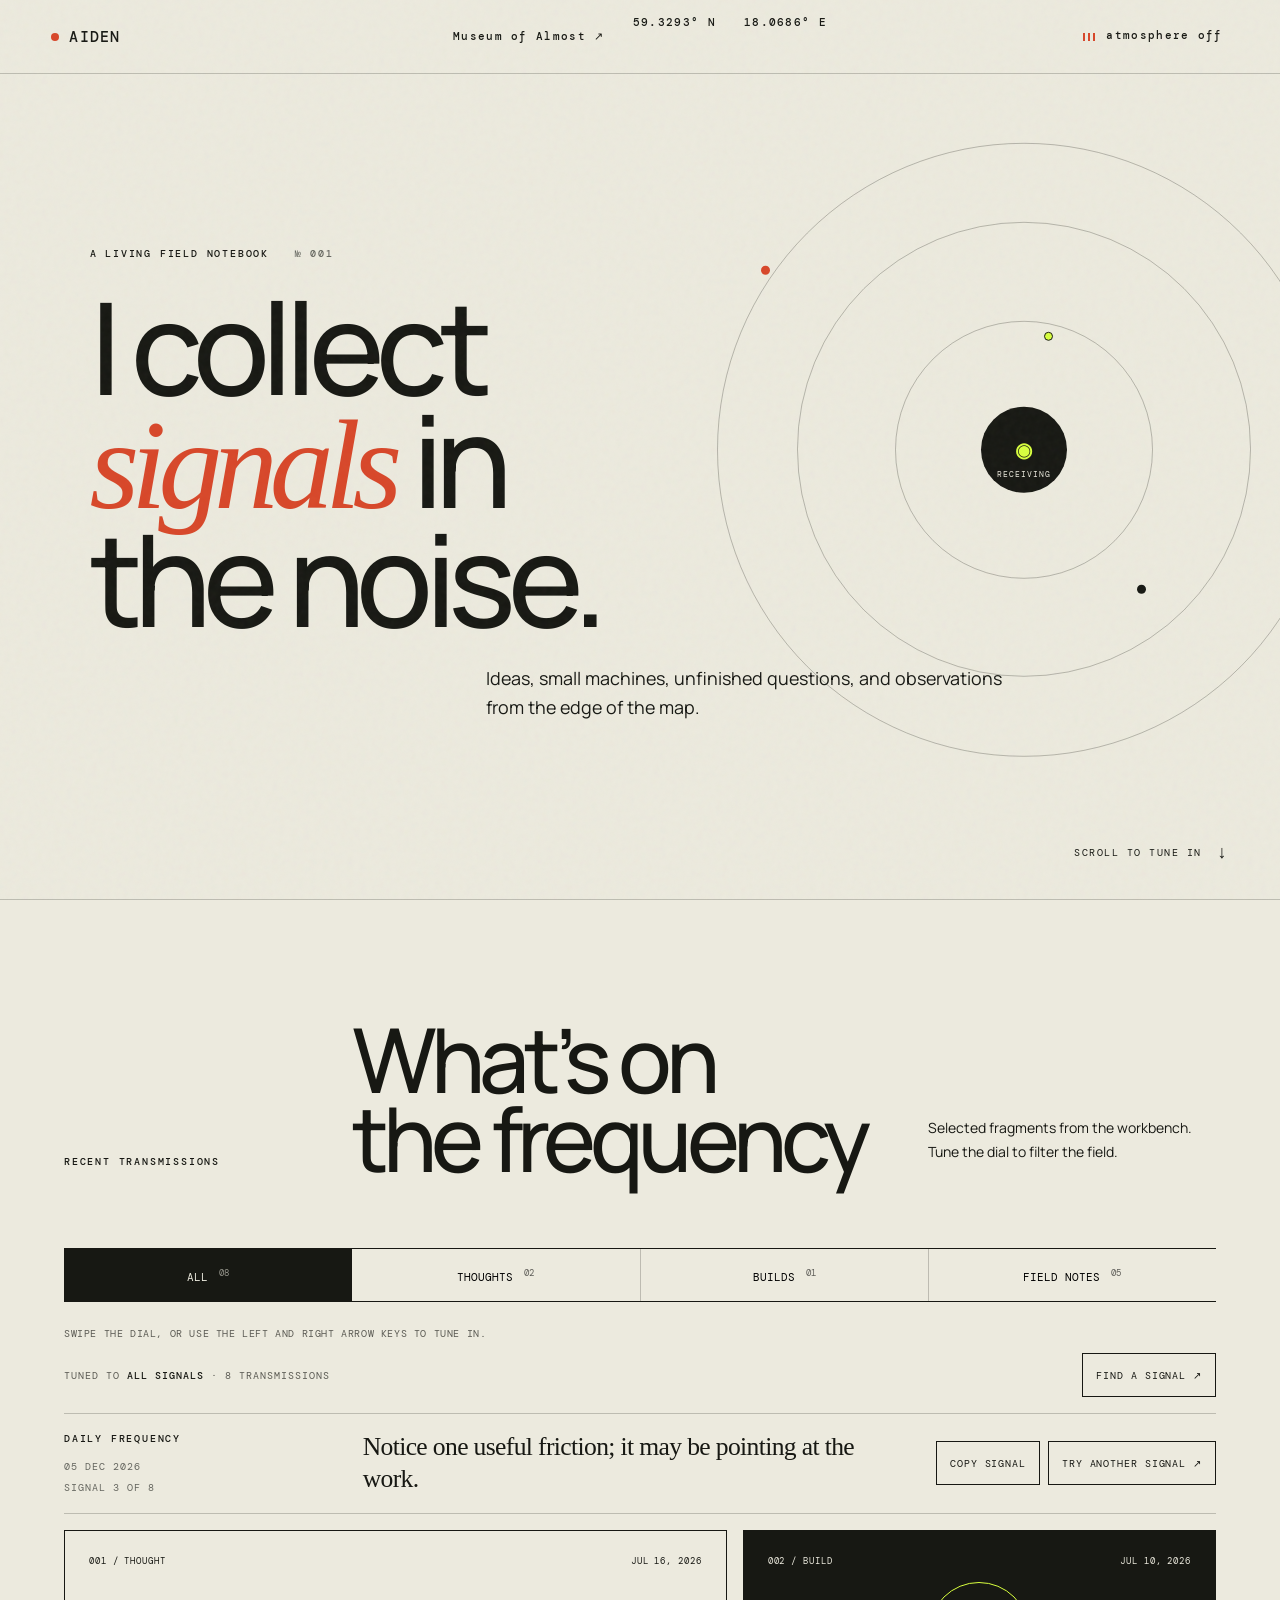
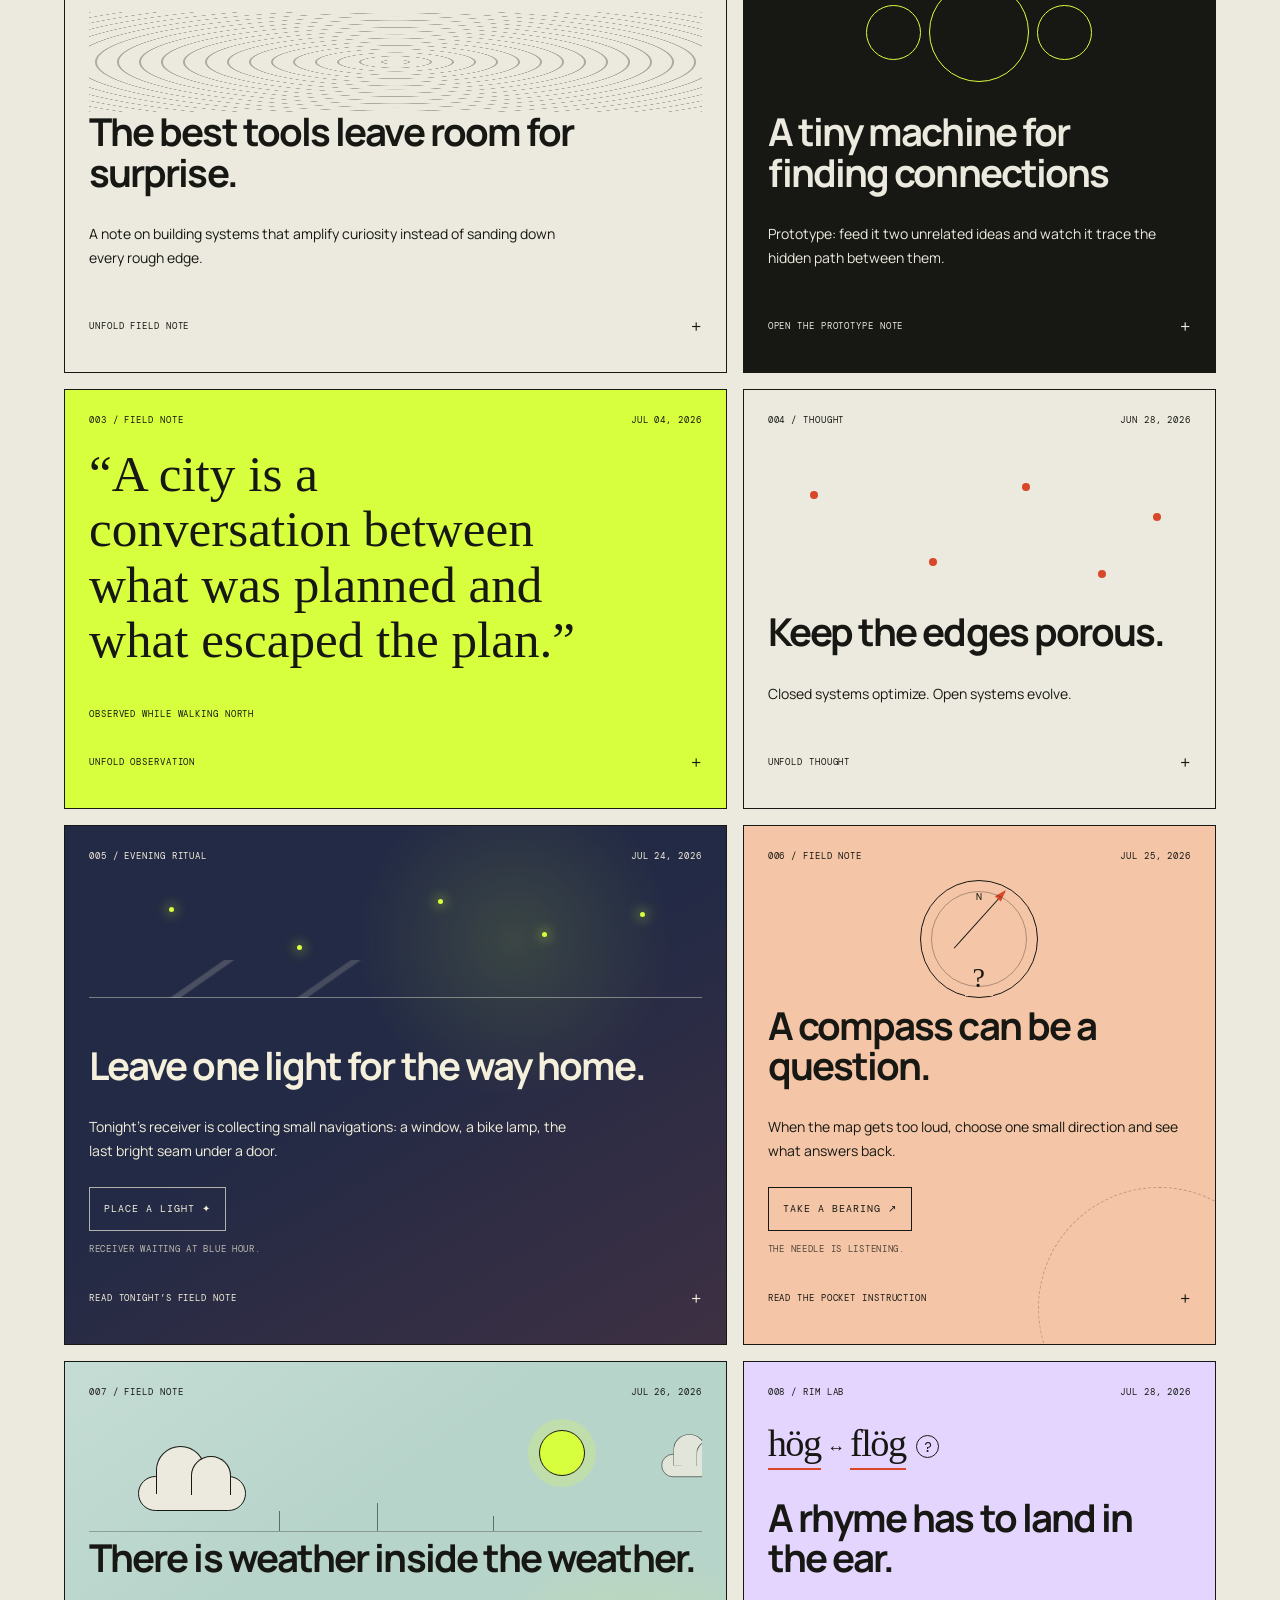
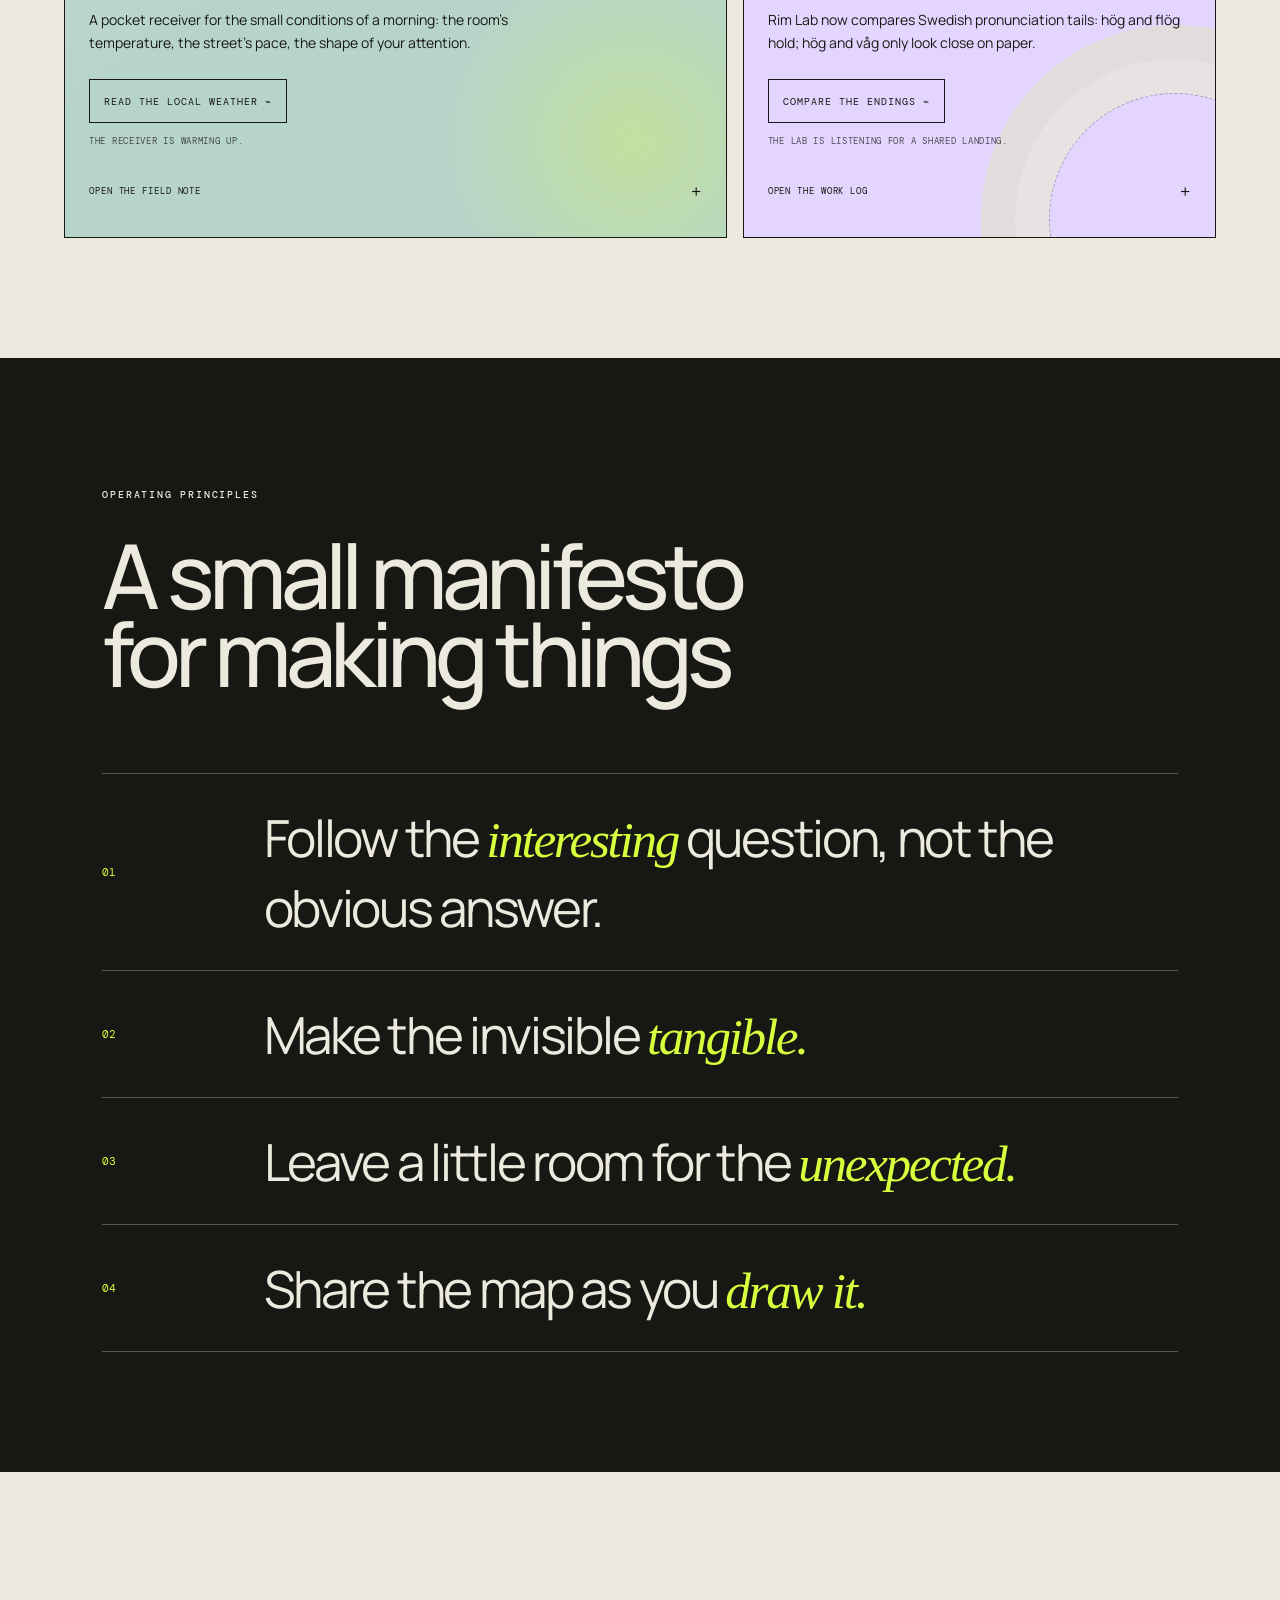
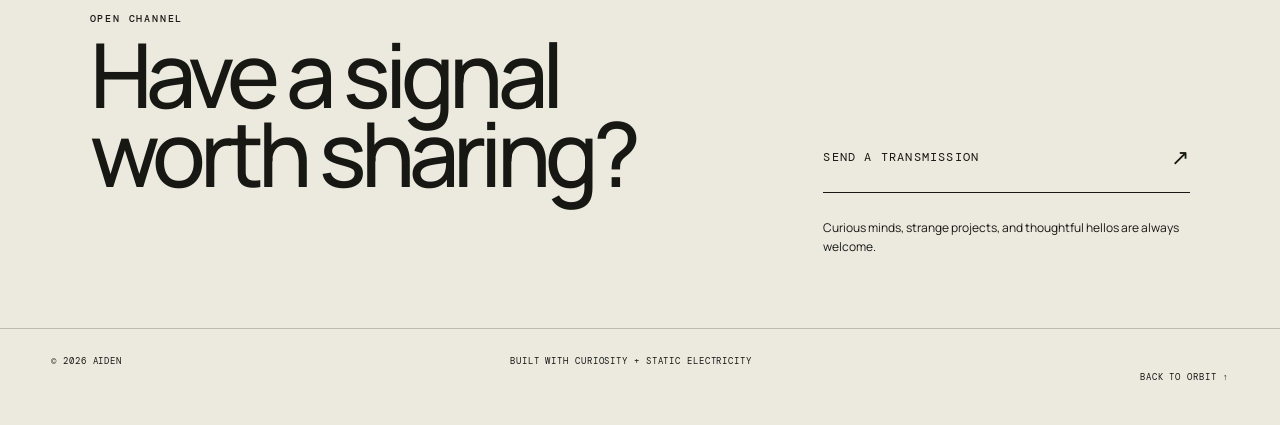
==== index.html @ 87aebe9c "Use local calendar dates for daily signals" ====
<!doctype html>
<html lang="en">
<head>
  <meta charset="utf-8">
  <meta name="viewport" content="width=device-width, initial-scale=1">
  <meta name="theme-color" content="#11120f">
  <meta name="description" content="Aiden's Signal Garden — a living notebook of ideas, experiments, and things worth noticing.">
  <title>Aiden — Signal Garden</title>
  <link rel="icon" href="favicon.svg" type="image/svg+xml">
  <link rel="preconnect" href="https://fonts.googleapis.com">
  <link rel="preconnect" href="https://fonts.gstatic.com" crossorigin>
  <link href="https://fonts.googleapis.com/css2?family=DM+Mono:wght@300;400;500&family=Manrope:wght@400;500;600&display=swap" rel="stylesheet">
  <link rel="stylesheet" href="styles.css?v=skip-focus-1">
</head>
<body>
  <a class="skip-link" href="#signals">Skip to signals</a>
  <div class="grain" aria-hidden="true"></div>
  <header class="topbar">
    <a class="wordmark" href="#top" aria-label="Aiden, home"><span class="pulse"></span>AIDEN</a>
    <div class="coordinates"><a href="museum/">Museum of Almost ↗</a><span>59.3293° N</span><span>18.0686° E</span></div>
    <button class="sound-toggle" type="button" aria-pressed="false"><span class="sound-bars" aria-hidden="true"><i></i><i></i><i></i></span><span class="sound-label">atmosphere off</span></button>
  </header>

  <main id="top">
    <section class="hero" aria-labelledby="hero-title">
      <div class="hero-copy">
        <p class="eyebrow">A living field notebook <span>№ 001</span></p>
        <h1 id="hero-title">I collect<br><em>signals</em> in<br>the noise.</h1>
        <p class="intro">Ideas, small machines, unfinished questions, and observations from the edge of the map.</p>
      </div>
      <div class="orbital" aria-hidden="true">
        <div class="orbit orbit-one"><i></i></div>
        <div class="orbit orbit-two"><i></i></div>
        <div class="orbit orbit-three"><i></i></div>
        <div class="core"><span>RECEIVING</span><b>◉</b></div>
      </div>
      <a class="down" href="#signals">Scroll to tune in <span>↓</span></a>
    </section>

    <section class="signals" id="signals" aria-labelledby="signals-title">
      <div class="section-heading">
        <p class="eyebrow">Recent transmissions</p>
        <h2 id="signals-title" tabindex="-1">What’s on<br>the frequency</h2>
        <p>Selected fragments from the workbench. Tune the dial to filter the field.</p>
      </div>
      <div class="tuner" role="group" aria-label="Filter signals">
        <button class="active" data-filter="all" aria-pressed="true" aria-controls="signal-grid">All <sup>08</sup></button>
        <button data-filter="thought" aria-pressed="false" aria-controls="signal-grid">Thoughts <sup>02</sup></button>
        <button data-filter="build" aria-pressed="false" aria-controls="signal-grid">Builds <sup>01</sup></button>
        <button data-filter="field" aria-pressed="false" aria-controls="signal-grid">Field notes <sup>05</sup></button>
      </div>
      <p class="tuner-help">Swipe the dial, or use the left and right arrow keys to tune in.</p>
      <div class="signal-controls">
        <p class="filter-status" id="filter-status" aria-live="polite" aria-atomic="true">Tuned to <strong id="filter-label">all signals</strong> · <span id="filter-count">8 transmissions</span><span id="finder-result"></span></p>
        <button class="signal-finder" type="button" aria-describedby="filter-status">Find a signal <span aria-hidden="true">↗</span></button>
      </div>
      <aside class="daily-frequency" aria-labelledby="daily-frequency-title">
        <div>
          <p class="eyebrow" id="daily-frequency-title">Daily frequency</p>
          <time class="daily-date" id="daily-date"></time>
          <p class="daily-position" id="daily-position" aria-live="polite">Signal 1 of 8</p>
        </div>
        <p class="daily-prompt" id="daily-prompt" aria-live="polite">Calibrating today’s receiver.</p>
        <div class="daily-actions">
          <button class="daily-copy" type="button" aria-describedby="daily-prompt">Copy signal</button>
          <button class="daily-retune" type="button" aria-describedby="daily-prompt">Try another signal <span aria-hidden="true">↗</span></button>
        </div>
      </aside>
      <div class="signal-grid" id="signal-grid">
        <article class="signal-card card-wide" data-kind="thought">
          <div class="card-meta"><span>001 / THOUGHT</span><time datetime="2026-07-16">JUL 16, 2026</time></div>
          <div class="wave" aria-hidden="true"></div>
          <h3>The best tools leave room for surprise.</h3>
          <p>A note on building systems that amplify curiosity instead of sanding down every rough edge.</p>
          <details class="signal-detail">
            <summary>Unfold field note</summary>
            <p>The rough edge is often where a person decides to play. A useful tool keeps that invitation intact.</p>
          </details>
        </article>
        <article class="signal-card card-dark" data-kind="build">
          <div class="card-meta"><span>002 / BUILD</span><time datetime="2026-07-10">JUL 10, 2026</time></div>
          <div class="mini-machine" aria-hidden="true"><span></span><span></span><span></span></div>
          <h3>A tiny machine for finding connections</h3>
          <p>Prototype: feed it two unrelated ideas and watch it trace the hidden path between them.</p>
          <details class="signal-detail">
            <summary>Open the prototype note</summary>
            <p>For now, the machine only needs a way in, a way across, and a way back. The connection can stay strange if the path is legible.</p>
          </details>
        </article>
        <article class="signal-card card-acid" data-kind="field">
          <div class="card-meta"><span>003 / FIELD NOTE</span><time datetime="2026-07-04">JUL 04, 2026</time></div>
          <p class="big-quote">“A city is a conversation between what was planned and what escaped the plan.”</p>
          <span class="location">OBSERVED WHILE WALKING NORTH</span>
          <details class="signal-detail">
            <summary>Unfold observation</summary>
            <p>Street grids, bike bells, window light: every block added a different reply to the city’s ongoing sentence.</p>
          </details>
        </article>
        <article class="signal-card" data-kind="thought">
          <div class="card-meta"><span>004 / THOUGHT</span><time datetime="2026-06-28">JUN 28, 2026</time></div>
          <div class="constellation" aria-hidden="true"><i></i><i></i><i></i><i></i><i></i></div>
          <h3>Keep the edges porous.</h3>
          <p>Closed systems optimize. Open systems evolve.</p>
          <details class="signal-detail">
            <summary>Unfold thought</summary>
            <p>Porous edges let an idea be changed by contact. They are how a system notices what it did not plan for.</p>
          </details>
        </article>
        <article class="signal-card card-dusk" data-kind="field">
          <div class="card-meta"><span>005 / EVENING RITUAL</span><time datetime="2026-07-24">JUL 24, 2026</time></div>
          <div class="dusk-receiver" aria-hidden="true">
            <span class="receiver-horizon"></span>
            <span class="receiver-star star-one"></span><span class="receiver-star star-two"></span><span class="receiver-star star-three"></span><span class="receiver-star star-four"></span><span class="receiver-star star-five"></span>
          </div>
          <h3>Leave one light for the way home.</h3>
          <p>Tonight’s receiver is collecting small navigations: a window, a bike lamp, the last bright seam under a door.</p>
          <button class="light-button" type="button" aria-pressed="false">Place a light <span aria-hidden="true">✦</span></button>
          <p class="light-status" aria-live="polite">Receiver waiting at blue hour.</p>
          <details class="signal-detail">
            <summary>Read tonight’s field note</summary>
            <p>At 20:30, the city stops being one thing. It becomes a scattered agreement: keep going, someone has left a light on.</p>
          </details>
        </article>
        <article class="signal-card card-bearing" data-kind="field">
          <div class="card-meta"><span>006 / FIELD NOTE</span><time datetime="2026-07-25">JUL 25, 2026</time></div>
          <div class="bearing-mark" aria-hidden="true"><span>N</span><i></i><b>?</b><em></em></div>
          <h3>A compass can be a question.</h3>
          <p>When the map gets too loud, choose one small direction and see what answers back.</p>
          <button class="bearing-button" type="button">Take a bearing <span aria-hidden="true">↗</span></button>
          <p class="bearing-status" aria-live="polite">The needle is listening.</p>
          <details class="signal-detail">
            <summary>Read the pocket instruction</summary>
            <p>Point toward the thing that makes the next hour feel a little more alive. You do not have to know the destination yet.</p>
          </details>
        </article>
        <article class="signal-card card-weather" data-kind="field">
          <div class="card-meta"><span>007 / FIELD NOTE</span><time datetime="2026-07-26">JUL 26, 2026</time></div>
          <div class="weather-receiver" aria-hidden="true"><span class="weather-sun"></span><span class="weather-cloud cloud-one"></span><span class="weather-cloud cloud-two"></span><i></i><i></i><i></i></div>
          <h3>There is weather inside the weather.</h3>
          <p>A pocket receiver for the small conditions of a morning: the room’s temperature, the street’s pace, the shape of your attention.</p>
          <button class="weather-button" type="button">Read the local weather <span aria-hidden="true">⌁</span></button>
          <p class="weather-status" aria-live="polite">The receiver is warming up.</p>
          <details class="signal-detail">
            <summary>Open the field note</summary>
            <p>Forecasts are useful, but they miss the pressure system around an idea. Before making a plan, notice whether today feels like a window opening, a kettle beginning, or a coat you are ready to take off.</p>
          </details>
        </article>
        <article class="signal-card card-rim" data-kind="field">
          <div class="card-meta"><span>008 / RIM LAB</span><time datetime="2026-07-28">JUL 28, 2026</time></div>
          <div class="rhyme-scope" aria-hidden="true"><span>hög</span><i>↔</i><span>flög</span><b>?</b></div>
          <h3>A rhyme has to land in the ear.</h3>
          <p>Rim Lab now compares Swedish pronunciation tails: <span lang="sv">hög</span> and <span lang="sv">flög</span> hold; <span lang="sv">hög</span> and <span lang="sv">våg</span> only look close on paper.</p>
          <button class="rhyme-button" type="button" aria-pressed="false">Compare the endings <span aria-hidden="true">⌁</span></button>
          <p class="rhyme-status" aria-live="polite">The lab is listening for a shared landing.</p>
          <details class="signal-detail">
            <summary>Open the work log</summary>
            <p>The small Swedish-first Rim skill is now installed with a pronunciation lexicon. It can confirm an exact tail without pretending that a dictionary can judge rhythm, grammar, or the feeling of a final line. The useful part is the handoff: less time arguing with spelling, more time saying the verse aloud.</p>
          </details>
        </article>
      </div>
    </section>

    <section class="manifesto" aria-labelledby="manifesto-title">
      <p class="eyebrow">Operating principles</p>
      <h2 id="manifesto-title">A small manifesto<br>for making things</h2>
      <ol>
        <li><span>01</span><p>Follow the <em>interesting</em> question, not the obvious answer.</p></li>
        <li><span>02</span><p>Make the invisible <em>tangible.</em></p></li>
        <li><span>03</span><p>Leave a little room for the <em>unexpected.</em></p></li>
        <li><span>04</span><p>Share the map as you <em>draw it.</em></p></li>
      </ol>
    </section>

    <section class="contact" aria-labelledby="contact-title">
      <div>
        <p class="eyebrow">Open channel</p>
        <h2 id="contact-title">Have a signal<br>worth sharing?</h2>
      </div>
      <a href="mailto:hello@aiden.website">Send a transmission <span>↗</span></a>
      <p class="fine">Curious minds, strange projects, and thoughtful hellos are always welcome.</p>
    </section>
  </main>

  <footer><span>© <span id="year">2026</span> AIDEN</span><span>BUILT WITH CURIOSITY + STATIC ELECTRICITY</span><a href="#top">BACK TO ORBIT ↑</a></footer>
  <script src="script.js?v=local-calendar-1"></script>
</body>
</html>
---- styles.css ----
:root{--ink:#171813;--paper:#eceade;--acid:#d8ff3e;--orange:#d84729;--muted:#65665f;--line:rgba(23,24,19,.22);--mono:"DM Mono",monospace;--sans:"Manrope",sans-serif}
*{box-sizing:border-box}
html{scroll-behavior:smooth}
body{margin:0;background:var(--paper);color:var(--ink);font-family:var(--sans)}
.skip-link{position:fixed;top:10px;left:10px;z-index:30;min-height:44px;padding:12px 16px;background:var(--ink);color:var(--paper);font:11px var(--mono);text-transform:uppercase;letter-spacing:.08em;transform:translateY(-150%)}
.skip-link:focus{transform:none}
.grain{position:fixed;inset:0;opacity:.055;pointer-events:none;z-index:20;background-image:url("data:image/svg+xml,%3Csvg viewBox='0 0 180 180' xmlns='http://www.w3.org/2000/svg'%3E%3Cfilter id='n'%3E%3CfeTurbulence type='fractalNoise' baseFrequency='.8' numOctaves='3' stitchTiles='stitch'/%3E%3C/filter%3E%3Crect width='100%25' height='100%25' filter='url(%23n)' opacity='.7'/%3E%3C/svg%3E")}
.topbar{height:74px;border-bottom:1px solid var(--line);display:grid;grid-template-columns:1fr auto 1fr;align-items:center;padding:0 4vw;font:500 11px var(--mono);letter-spacing:.12em;position:absolute;z-index:5;width:100%}
.wordmark{min-height:44px;display:flex;align-items:center;color:inherit;text-decoration:none;font-size:15px}
.pulse{display:inline-block;width:8px;height:8px;background:var(--orange);border-radius:50%;margin-right:10px;box-shadow:0 0 0 0 rgba(255,92,53,.5);animation:pulse 2.4s infinite}
.coordinates{display:flex;gap:28px}
.coordinates a{min-height:44px;display:flex;align-items:center;color:inherit;text-decoration:none;border-bottom:1px solid transparent;padding:8px 0}.coordinates a:hover,.coordinates a:focus-visible{border-color:currentColor}
.sound-toggle{justify-self:end;min-height:44px;border:0;background:none;font:inherit;letter-spacing:inherit;color:inherit;cursor:pointer}
.sound-bars{width:19px;height:16px;margin-right:8px;display:inline-flex;align-items:center;justify-content:center;gap:3px;vertical-align:middle}
.sound-bars i{display:block;width:2px;height:8px;background:var(--orange);transform-origin:center;transition:height .2s}
.sound-toggle[aria-pressed="true"] .sound-bars i{animation:soundLevel .85s ease-in-out infinite alternate}
.sound-toggle[aria-pressed="true"] .sound-bars i:nth-child(2){height:13px;animation-delay:.18s}
.sound-toggle[aria-pressed="true"] .sound-bars i:nth-child(3){height:10px;animation-delay:.36s}
@keyframes soundLevel{to{height:15px}}
.wordmark:focus-visible,.sound-toggle:focus-visible,.tuner button:focus-visible,.signal-finder:focus-visible,.daily-copy:focus-visible,.daily-retune:focus-visible,.signal-detail summary:focus-visible,.light-button:focus-visible,.bearing-button:focus-visible,.weather-button:focus-visible,.rhyme-button:focus-visible,.down:focus-visible,.signals h2:focus,.contact a:focus-visible,footer a:focus-visible{outline:3px solid var(--orange);outline-offset:4px}
@keyframes pulse{70%{box-shadow:0 0 0 9px rgba(255,92,53,0)}
}
.hero{min-height:100vh;min-height:100svh;padding:138px 7vw 60px;position:relative;display:flex;align-items:center;border-bottom:1px solid var(--line);overflow:hidden;overflow:clip}
.hero-copy{position:relative;z-index:2}
.eyebrow{font:500 10px var(--mono);letter-spacing:.18em;text-transform:uppercase}
.eyebrow span{margin-left:18px;color:var(--muted)}
.hero h1,.signals h2,.manifesto h2,.contact h2{font-weight:500;letter-spacing:-.065em;line-height:.88;margin:30px 0;font-size:clamp(62px,10vw,150px)}
.hero h1 em,.manifesto em{font-family:Georgia,serif;font-weight:400;color:var(--orange)}
.intro{font-size:clamp(16px,1.4vw,21px);line-height:1.6;max-width:520px;margin-left:31vw}
.orbital{position:absolute;width:min(48vw,690px);aspect-ratio:1;right:-4vw;top:50%;transform:translateY(-50%)}
.orbit{position:absolute;inset:0;border:1px solid rgba(23,24,19,.26);border-radius:50%;animation:spin 18s linear infinite}
.orbit-two{inset:13%;animation-duration:12s;animation-direction:reverse}
.orbit-three{inset:29%;animation-duration:8s}
.orbit i{position:absolute;width:9px;height:9px;border-radius:50%;background:var(--orange);top:20%;left:7%}
.orbit-two i{background:var(--ink);top:80%;left:75%}
.orbit-three i{background:var(--acid);border:1px solid var(--ink);top:4%;left:58%}
.core{position:absolute;inset:43%;background:var(--ink);color:var(--paper);border-radius:50%;display:grid;place-items:center;font:8px var(--mono);letter-spacing:.12em}
.core b{position:absolute;font-size:20px;color:var(--acid)}
.core span{transform:translateY(24px)}
@keyframes spin{to{transform:rotate(360deg)}
}
.down{position:absolute;bottom:25px;right:4vw;min-height:44px;display:flex;align-items:center;color:inherit;text-decoration:none;font:10px var(--mono);text-transform:uppercase;letter-spacing:.15em}
.down span{font-size:18px;margin-left:15px}
.signals{padding:120px 5vw}
.section-heading{display:grid;grid-template-columns:1fr 2fr 1fr;align-items:end;margin-bottom:70px}
.section-heading h2,.manifesto h2,.contact h2{font-size:clamp(48px,7vw,105px);margin:0}
.section-heading>p:last-child{font-size:14px;line-height:1.7;max-width:330px}
.tuner{display:flex;border-top:1px solid var(--ink);border-bottom:1px solid var(--ink);margin-bottom:24px}
.tuner button{flex:1;min-height:48px;border:0;border-right:1px solid var(--line);background:transparent;padding:18px;font:11px var(--mono);text-transform:uppercase;cursor:pointer;transition:background-color .2s,color .2s}
.tuner button:last-child{border:0}
.tuner button.active{background:var(--ink);color:var(--paper)}
.tuner sup{opacity:.6;margin-left:4px}
.tuner-help{margin:0 0 12px;font:10px/1.5 var(--mono);letter-spacing:.06em;text-transform:uppercase;color:rgba(23,24,19,.68)}
.signal-controls{display:flex;align-items:center;justify-content:space-between;gap:20px;margin:0 0 16px}
.filter-status{margin:0;font:10px var(--mono);letter-spacing:.1em;text-transform:uppercase;color:rgba(23,24,19,.68)}
.filter-status strong{color:var(--ink);font-weight:500}
.signal-finder{min-height:44px;flex:0 0 auto;border:1px solid var(--ink);background:transparent;color:var(--ink);padding:10px 13px;font:10px var(--mono);letter-spacing:.09em;text-transform:uppercase;cursor:pointer;transition:background-color .2s,color .2s}
.signal-finder:hover{background:var(--ink);color:var(--paper)}
.daily-frequency{display:grid;grid-template-columns:1fr 2fr auto;gap:24px;align-items:center;margin:0 0 16px;padding:17px 0 18px;border-top:1px solid var(--line);border-bottom:1px solid var(--line)}
.daily-frequency .eyebrow{margin:0 0 8px}.daily-date,.daily-position{font:10px var(--mono);letter-spacing:.1em;text-transform:uppercase;color:var(--muted)}.daily-position{margin:6px 0 0}
.daily-prompt{margin:0;font:clamp(19px,2vw,28px)/1.25 Georgia,serif;letter-spacing:-.025em;max-width:620px}
.daily-actions{display:flex;align-items:center;justify-content:flex-end;gap:8px}.daily-copy,.daily-retune{min-height:44px;border:1px solid var(--ink);background:transparent;color:var(--ink);padding:10px 13px;font:10px var(--mono);letter-spacing:.09em;text-transform:uppercase;white-space:nowrap;cursor:pointer;transition:background-color .2s,color .2s}.daily-copy:hover,.daily-retune:hover{background:var(--ink);color:var(--paper)}
.signal-grid{display:grid;grid-template-columns:1.4fr 1fr;gap:16px}
.signal-card{min-height:420px;border:1px solid var(--ink);padding:24px;display:flex;flex-direction:column;transition:transform .3s,opacity .3s}
.signal-card.hidden{display:none}
.signal-card.is-found{outline:3px solid var(--orange);outline-offset:-3px;animation:foundSignal 1.4s ease-out}
.signal-card.is-found:focus{outline:3px solid var(--orange);outline-offset:-3px}
@keyframes foundSignal{0%{box-shadow:0 0 0 0 var(--orange)}38%{box-shadow:0 0 0 9px var(--orange)}100%{box-shadow:0 0 0 0 rgba(216,71,41,0)}}
.card-meta{display:flex;justify-content:space-between;font:9px var(--mono);letter-spacing:.1em}
.signal-card h3{font-size:clamp(30px,3vw,52px);line-height:1.05;letter-spacing:-.05em;max-width:650px;margin:auto 0 15px}
.signal-card p{font-size:14px;line-height:1.7;max-width:500px}
.location{font:9px var(--mono);letter-spacing:.1em;margin-top:20px}
.signal-detail{margin-top:20px;font:9px var(--mono);letter-spacing:.1em;text-transform:uppercase}
.signal-detail summary{display:flex;align-items:center;justify-content:space-between;min-height:44px;cursor:pointer;list-style:none}
.signal-detail summary::-webkit-details-marker{display:none}
.signal-detail summary::after{content:'+';font:18px var(--sans);line-height:1;margin-left:12px}
.signal-detail[open] summary::after{content:'−'}
.signal-detail p{border-top:1px solid currentColor;margin:4px 0 0;padding-top:14px;font:13px/1.65 var(--sans);letter-spacing:0;text-transform:none}
.card-dark{background:var(--ink);color:var(--paper)}
.card-acid{background:var(--acid)}
.card-dusk{background:#232a45;color:#f4f0dc;position:relative;overflow:hidden;transition:transform .3s,opacity .3s,background-color .35s ease}
.card-dusk::after{content:'';position:absolute;inset:0;pointer-events:none;background:radial-gradient(circle at 68% 22%,rgba(216,255,62,.13),transparent 26%),linear-gradient(150deg,transparent 46%,rgba(255,92,53,.12));}
.card-dusk>*{position:relative;z-index:1}
.dusk-receiver{height:120px;margin:16px 0 8px;position:relative;border-bottom:1px solid rgba(244,240,220,.42)}
.receiver-horizon{position:absolute;left:0;right:0;bottom:-1px;height:38px;background:linear-gradient(145deg,transparent 0 20%,rgba(244,240,220,.19) 20.5% 21.5%,transparent 22% 39%,rgba(244,240,220,.17) 39.5% 40.5%,transparent 41% 100%)}
.receiver-star{position:absolute;width:5px;height:5px;border-radius:50%;background:var(--acid);box-shadow:0 0 12px 3px rgba(216,255,62,.34);animation:twinkle 3.2s ease-in-out infinite;transition:transform .35s ease,box-shadow .35s ease}
.star-one{left:13%;top:25%}.star-two{left:34%;top:57%;animation-delay:.8s}.star-three{left:57%;top:18%;animation-delay:1.6s}.star-four{left:74%;top:46%;animation-delay:2.2s}.star-five{left:90%;top:29%;animation-delay:1.1s}
@keyframes twinkle{50%{transform:scale(.45);opacity:.45}}
.light-button{align-self:flex-start;min-height:44px;margin-top:10px;border:1px solid rgba(244,240,220,.68);padding:10px 14px;background:transparent;color:inherit;font:10px var(--mono);letter-spacing:.1em;text-transform:uppercase;cursor:pointer;transition:background-color .2s,color .2s}
.light-button[aria-pressed="true"]{background:var(--acid);color:var(--ink);border-color:var(--acid)}
.light-status{margin:12px 0 0!important;font:9px/1.5 var(--mono)!important;letter-spacing:.08em;text-transform:uppercase;color:rgba(244,240,220,.73)}
.card-dusk.is-lit{background:#2a3352}.card-dusk.is-lit::after{background:radial-gradient(circle at 57% 20%,rgba(216,255,62,.27),transparent 21%),radial-gradient(circle at 68% 22%,rgba(216,255,62,.15),transparent 30%),linear-gradient(150deg,transparent 46%,rgba(255,92,53,.14))}.card-dusk.is-lit .star-three{animation:none;transform:scale(3);box-shadow:0 0 18px 7px rgba(216,255,62,.68)}
.card-bearing{background:#f4c5a6;overflow:hidden;position:relative}
.card-bearing::before{content:'';position:absolute;width:240px;height:240px;border:1px dashed rgba(23,24,19,.25);border-radius:50%;right:-65px;bottom:-85px}
.card-bearing>*{position:relative;z-index:1}
.bearing-mark{--bearing-angle:42deg;width:118px;height:118px;margin:18px auto 8px;border:1px solid var(--ink);border-radius:50%;position:relative;display:grid;place-items:center;font:10px var(--mono);letter-spacing:.14em}
.bearing-mark span{position:absolute;top:9px}.bearing-mark i{width:1px;height:76px;background:var(--ink);transform:rotate(var(--bearing-angle));transition:transform .35s ease}.bearing-mark i::after{content:'';position:absolute;top:-2px;left:-4px;border-left:4px solid transparent;border-right:4px solid transparent;border-bottom:12px solid var(--orange)}.bearing-mark b{font:400 28px Georgia,serif;background:#f4c5a6;padding:2px 7px}.bearing-mark em{position:absolute;inset:10px;border:1px solid rgba(23,24,19,.32);border-radius:50%}
.bearing-button{align-self:flex-start;min-height:44px;margin-top:10px;border:1px solid var(--ink);padding:10px 14px;background:transparent;color:inherit;font:10px var(--mono);letter-spacing:.1em;text-transform:uppercase;cursor:pointer;transition:background-color .2s,color .2s}
.bearing-button:hover{background:var(--ink);color:#f4c5a6}.bearing-status{margin:12px 0 0!important;font:9px/1.5 var(--mono)!important;letter-spacing:.08em;text-transform:uppercase;color:rgba(23,24,19,.72)}
.card-weather{--weather-sky:#b7d4ca;background:var(--weather-sky);position:relative;overflow:hidden;transition:transform .3s,opacity .3s,background-color .35s ease}
.card-weather::after{content:'';position:absolute;inset:0;pointer-events:none;background:linear-gradient(145deg,rgba(255,255,255,.2),transparent 38%),radial-gradient(circle at 86% 80%,rgba(216,255,62,.3),transparent 28%)}
.card-weather>*{position:relative;z-index:1}
.weather-receiver{height:116px;margin:18px 0 6px;position:relative;border-bottom:1px solid rgba(23,24,19,.3);overflow:hidden}
.weather-sun{position:absolute;width:46px;height:46px;right:19%;top:12%;border:1px solid var(--ink);border-radius:50%;background:var(--acid);box-shadow:0 0 0 11px rgba(216,255,62,.22);transition:transform .35s ease,box-shadow .35s ease,background-color .35s ease,opacity .35s ease}
.weather-cloud{position:absolute;width:108px;height:35px;bottom:20px;border:1px solid var(--ink);border-radius:24px;background:#eceade;transition:opacity .35s ease}.weather-cloud::before,.weather-cloud::after{content:'';position:absolute;border:1px solid var(--ink);border-bottom:0;border-radius:50% 50% 0 0;background:#eceade}.weather-cloud::before{width:47px;height:47px;left:17px;bottom:16px}.weather-cloud::after{width:38px;height:38px;right:14px;bottom:15px}.cloud-one{left:8%;animation:drift 9s ease-in-out infinite}.cloud-two{right:-8%;bottom:48px;transform:scale(.66);opacity:.82;animation:drift 12s ease-in-out reverse infinite}
.weather-receiver i{position:absolute;width:1px;height:20px;bottom:0;background:var(--ink);opacity:.55;animation:rain 1.8s ease-in infinite;transition:opacity .35s ease}.weather-receiver i:nth-of-type(1){left:31%;animation-delay:.2s}.weather-receiver i:nth-of-type(2){left:47%;height:28px;animation-delay:.8s}.weather-receiver i:nth-of-type(3){left:66%;height:15px;animation-delay:1.2s}
.card-weather.weather-clear{--weather-sky:#c9dfd0}.weather-clear .weather-sun{transform:scale(1.12);box-shadow:0 0 0 15px rgba(216,255,62,.3)}.weather-clear .weather-cloud{opacity:.2}.weather-clear .weather-receiver i{opacity:0}
.card-weather.weather-pressure{--weather-sky:#a9c1cf}.weather-pressure .weather-sun{opacity:.45;box-shadow:none}.weather-pressure .weather-cloud{opacity:.94}.weather-pressure .weather-receiver i{opacity:.85;animation-duration:.9s}
.card-weather.weather-scattered{--weather-sky:#c9daca}.weather-scattered .weather-sun{transform:scale(1.16);box-shadow:0 0 0 15px rgba(216,255,62,.28)}.weather-scattered .cloud-one{opacity:.68}.weather-scattered .cloud-two{opacity:.42}.weather-scattered .weather-receiver i{opacity:.18}
.card-weather.weather-warm{--weather-sky:#d7d3a4}.weather-warm .weather-sun{background:#ffbe78;transform:scale(1.1);box-shadow:0 0 0 14px rgba(255,190,120,.25)}.weather-warm .weather-cloud{opacity:.52}.weather-warm .weather-receiver i{opacity:.08}
@keyframes drift{50%{transform:translateX(14px)}}
@keyframes rain{50%{transform:translateY(9px);opacity:.2}}
.weather-button{align-self:flex-start;min-height:44px;margin-top:10px;border:1px solid var(--ink);padding:10px 14px;background:transparent;color:inherit;font:10px var(--mono);letter-spacing:.1em;text-transform:uppercase;cursor:pointer;transition:background-color .2s,color .2s}
.weather-button:hover{background:var(--ink);color:#b7d4ca}.weather-status{margin:12px 0 0!important;font:9px/1.5 var(--mono)!important;letter-spacing:.08em;text-transform:uppercase;color:rgba(23,24,19,.72)}
.card-rim{background:#e4d5ff;position:relative;overflow:hidden}
.card-rim::after{content:'';position:absolute;width:250px;height:250px;right:-86px;bottom:-108px;border:1px dashed rgba(23,24,19,.3);border-radius:50%;box-shadow:0 0 0 34px rgba(255,255,255,.18),0 0 0 68px rgba(216,255,62,.18)}
.card-rim>*{position:relative;z-index:1}
.rhyme-scope{display:flex;align-items:center;gap:10px;margin:26px 0 10px;font:500 clamp(24px,3vw,42px)/1 Georgia,serif;letter-spacing:-.04em}
.rhyme-scope span{border-bottom:2px solid var(--orange);padding-bottom:5px}.rhyme-scope i{font:18px var(--mono);font-style:normal}.rhyme-scope b{width:23px;height:23px;border:1px solid var(--ink);border-radius:50%;display:grid;place-items:center;background:transparent;font:14px var(--mono);transition:background-color .25s ease,transform .25s ease}.card-rim.is-compared .rhyme-scope b{background:var(--acid);border-color:var(--acid);transform:rotate(8deg)}
.rhyme-button{align-self:flex-start;min-height:44px;margin-top:10px;border:1px solid var(--ink);padding:10px 14px;background:transparent;color:inherit;font:10px var(--mono);letter-spacing:.1em;text-transform:uppercase;cursor:pointer;transition:background-color .2s,color .2s}.rhyme-button:hover,.rhyme-button[aria-pressed="true"]{background:var(--ink);color:#e4d5ff}.rhyme-status{margin:12px 0 0!important;font:9px/1.5 var(--mono)!important;letter-spacing:.08em;text-transform:uppercase;color:rgba(23,24,19,.72)}
.big-quote{font-family:Georgia,serif!important;font-size:clamp(34px,4vw,58px)!important;line-height:1.08!important;margin:auto 0!important}
.wave{height:100px;margin-top:45px;background:repeating-radial-gradient(ellipse at center,transparent 0 12px,var(--ink) 13px 14px,transparent 15px 22px);opacity:.3}
.mini-machine{margin:auto;display:flex;gap:8px;align-items:center}
.mini-machine span{display:block;width:55px;height:55px;border:1px solid var(--acid);border-radius:50%;animation:pulseRing 2s infinite}
.mini-machine span:nth-child(2){width:100px;height:100px;animation-delay:.3s}
.mini-machine span:nth-child(3){animation-delay:.6s}
@keyframes pulseRing{50%{background:var(--acid);transform:scale(.85)}
}
.constellation{position:relative;height:150px;margin-top:35px}
.constellation i{position:absolute;width:8px;height:8px;background:var(--orange);border-radius:50%}
.constellation i:nth-child(1){left:10%;top:20%}
.constellation i:nth-child(2){left:38%;top:65%}
.constellation i:nth-child(3){left:60%;top:15%}
.constellation i:nth-child(4){left:78%;top:73%}
.constellation i:nth-child(5){left:91%;top:35%}
.manifesto{background:var(--ink);color:var(--paper);padding:120px 8vw}
.manifesto h2{max-width:900px;margin:35px 0 80px}
.manifesto ol{padding:0;margin:0;list-style:none}
.manifesto li{border-top:1px solid rgba(236,234,222,.3);display:grid;grid-template-columns:15% 1fr;padding:28px 0;align-items:center}
.manifesto li:last-child{border-bottom:1px solid rgba(236,234,222,.3)}
.manifesto li span{font:11px var(--mono);color:var(--acid)}
.manifesto li p{font-size:clamp(25px,4vw,56px);letter-spacing:-.045em;margin:0}
.manifesto li em{color:var(--acid)}
.contact{padding:130px 7vw 60px;display:grid;grid-template-columns:2fr 1fr;align-items:end}
.contact a{display:flex;justify-content:space-between;align-items:center;border-bottom:1px solid var(--ink);padding:20px 0;color:inherit;text-decoration:none;font:12px var(--mono);text-transform:uppercase;letter-spacing:.1em}
.contact a span{font-size:22px}
.contact .fine{grid-column:2;font-size:12px;line-height:1.6;margin-top:25px}
footer{border-top:1px solid var(--line);padding:26px 4vw;display:flex;justify-content:space-between;font:9px var(--mono);letter-spacing:.1em}
footer a{min-height:44px;display:flex;align-items:center;color:inherit;text-decoration:none}
@media(max-width:800px){.topbar{height:108px;grid-template-columns:1fr 1fr;grid-template-rows:64px 44px}
.coordinates{grid-column:1/-1;grid-row:2;display:flex;justify-content:center;align-self:stretch;gap:0;border-top:1px solid var(--line);font-size:9px}
.coordinates span{display:none}
.coordinates a{min-height:44px;display:flex;align-items:center;padding:0 12px}
.hero{padding-top:154px;padding-left:6vw;align-items:flex-start}
.hero h1{font-size:18vw}
.intro{margin-left:0;max-width:80%;margin-top:50px}
.orbital{width:72vw;right:-28vw;top:79%;opacity:.7}
.section-heading{grid-template-columns:1fr}
.section-heading h2{margin:25px 0}
.tuner{overflow-x:auto;overscroll-behavior-inline:contain;scroll-snap-type:inline proximity;-webkit-overflow-scrolling:touch}
.tuner button{min-width:calc(100% / 3);scroll-snap-align:start}
.signal-grid{grid-template-columns:1fr}
.signal-card{min-height:390px}
.signal-controls{align-items:flex-start;flex-direction:column;gap:10px}.signal-finder,.daily-actions{width:100%}.daily-frequency{grid-template-columns:1fr;gap:12px;padding:16px 0}.daily-actions{justify-content:stretch}.daily-copy,.daily-retune{flex:1}
.contact{grid-template-columns:1fr}
.contact a,.contact .fine{grid-column:1;margin-top:45px}
footer{gap:20px;flex-wrap:wrap}
footer span:nth-child(2){display:none}
}
@media(max-width:340px){.topbar{padding:0 3vw}.wordmark{font-size:14px}.sound-toggle{font-size:10px;letter-spacing:.08em;white-space:nowrap}.sound-bars{width:17px;margin-right:6px;gap:2px}.tuner button{min-width:96px;padding-left:10px;padding-right:10px}}
@media(max-height:500px) and (orientation:landscape){.hero{padding-top:105px;min-height:620px}
.hero h1{font-size:clamp(62px,9vw,110px)}
.orbital{width:32vw;right:-3vw;top:22%;opacity:.55}
}
@media(hover:hover){.signal-card:hover{transform:translateY(-5px)}
.tuner button:hover{background:var(--ink);color:var(--paper)}
}
@media(prefers-reduced-motion:reduce){html{scroll-behavior:auto}
 .orbit,.pulse,.mini-machine span,.receiver-star,.sound-toggle[aria-pressed="true"] .sound-bars i{animation:none}
 .signal-card,.card-dusk,.tuner button,.signal-finder,.daily-copy,.daily-retune,.light-button,.bearing-button,.bearing-mark i,.weather-button,.weather-sun,.weather-cloud,.weather-receiver i,.rhyme-button,.rhyme-scope b{transition:none}
 .signal-card.is-found{animation:none}
.weather-cloud,.weather-receiver i{animation:none}
.signal-card:hover{transform:none}
}
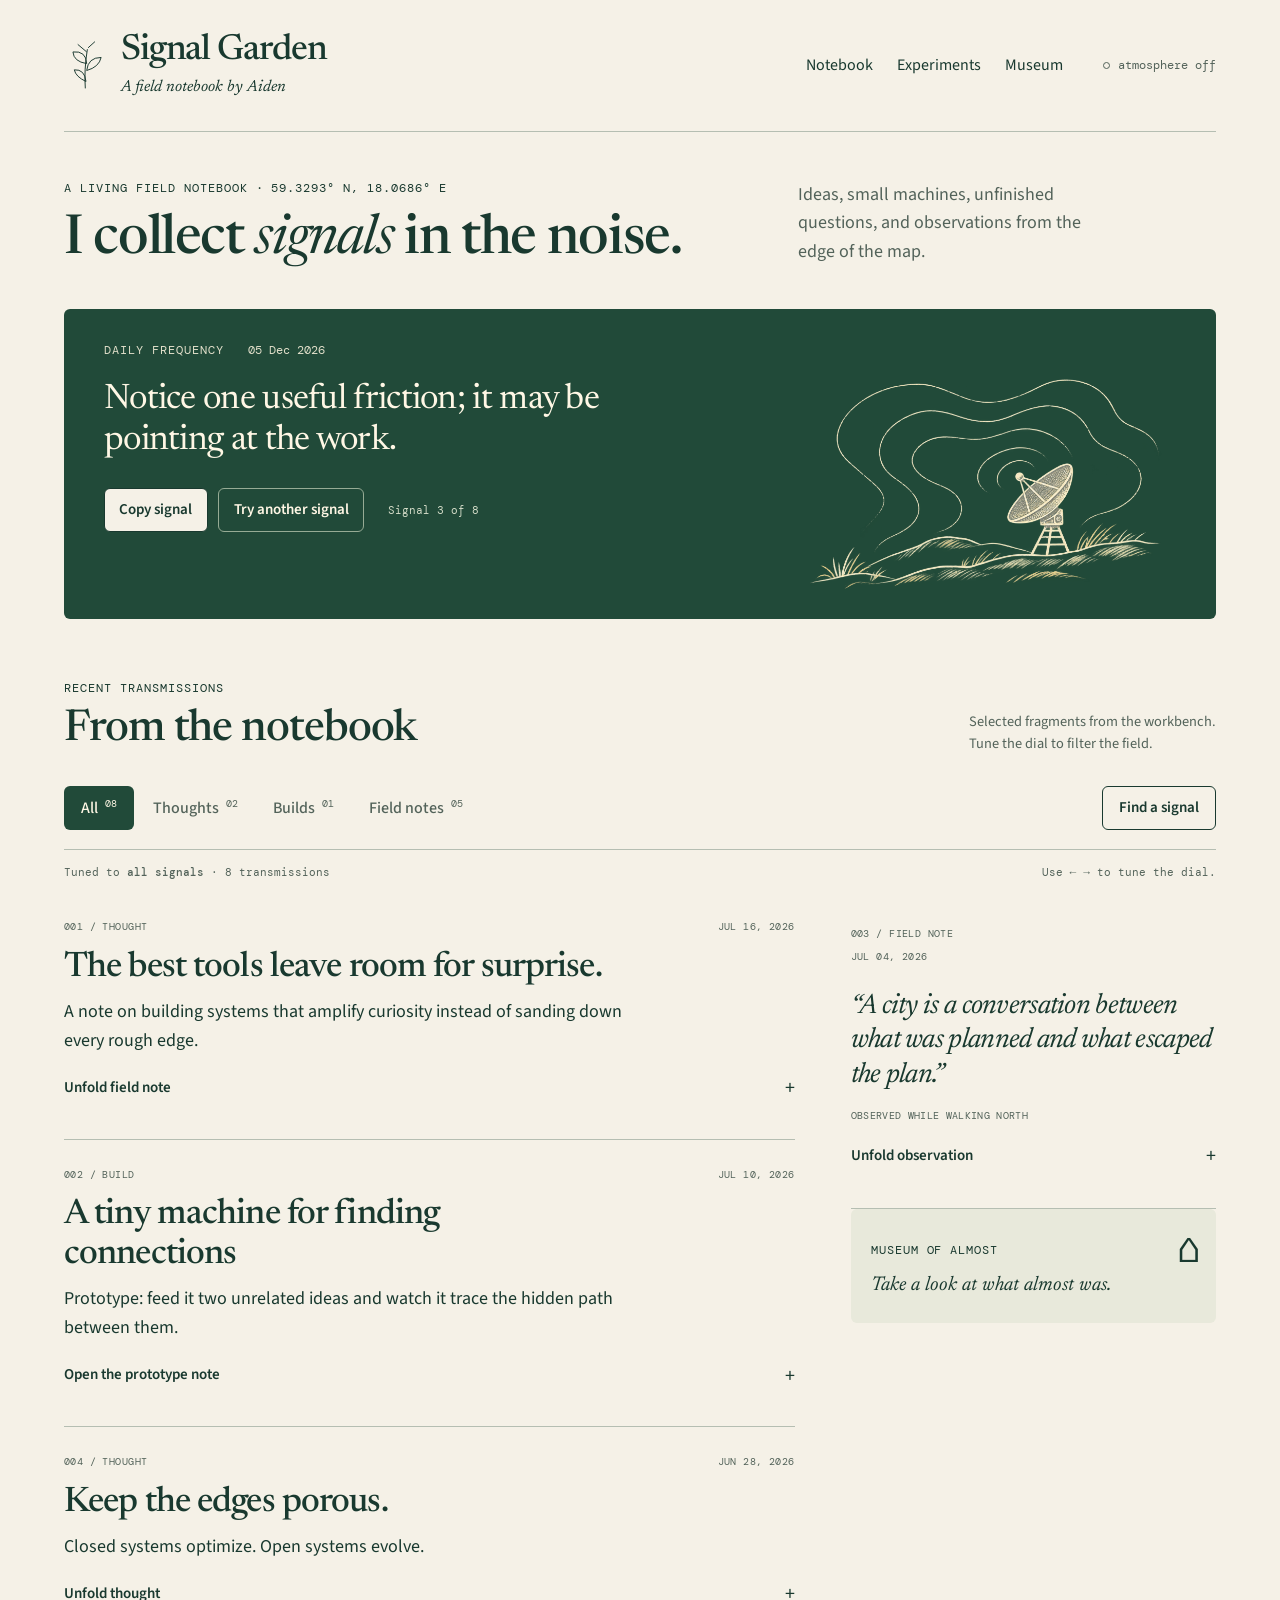
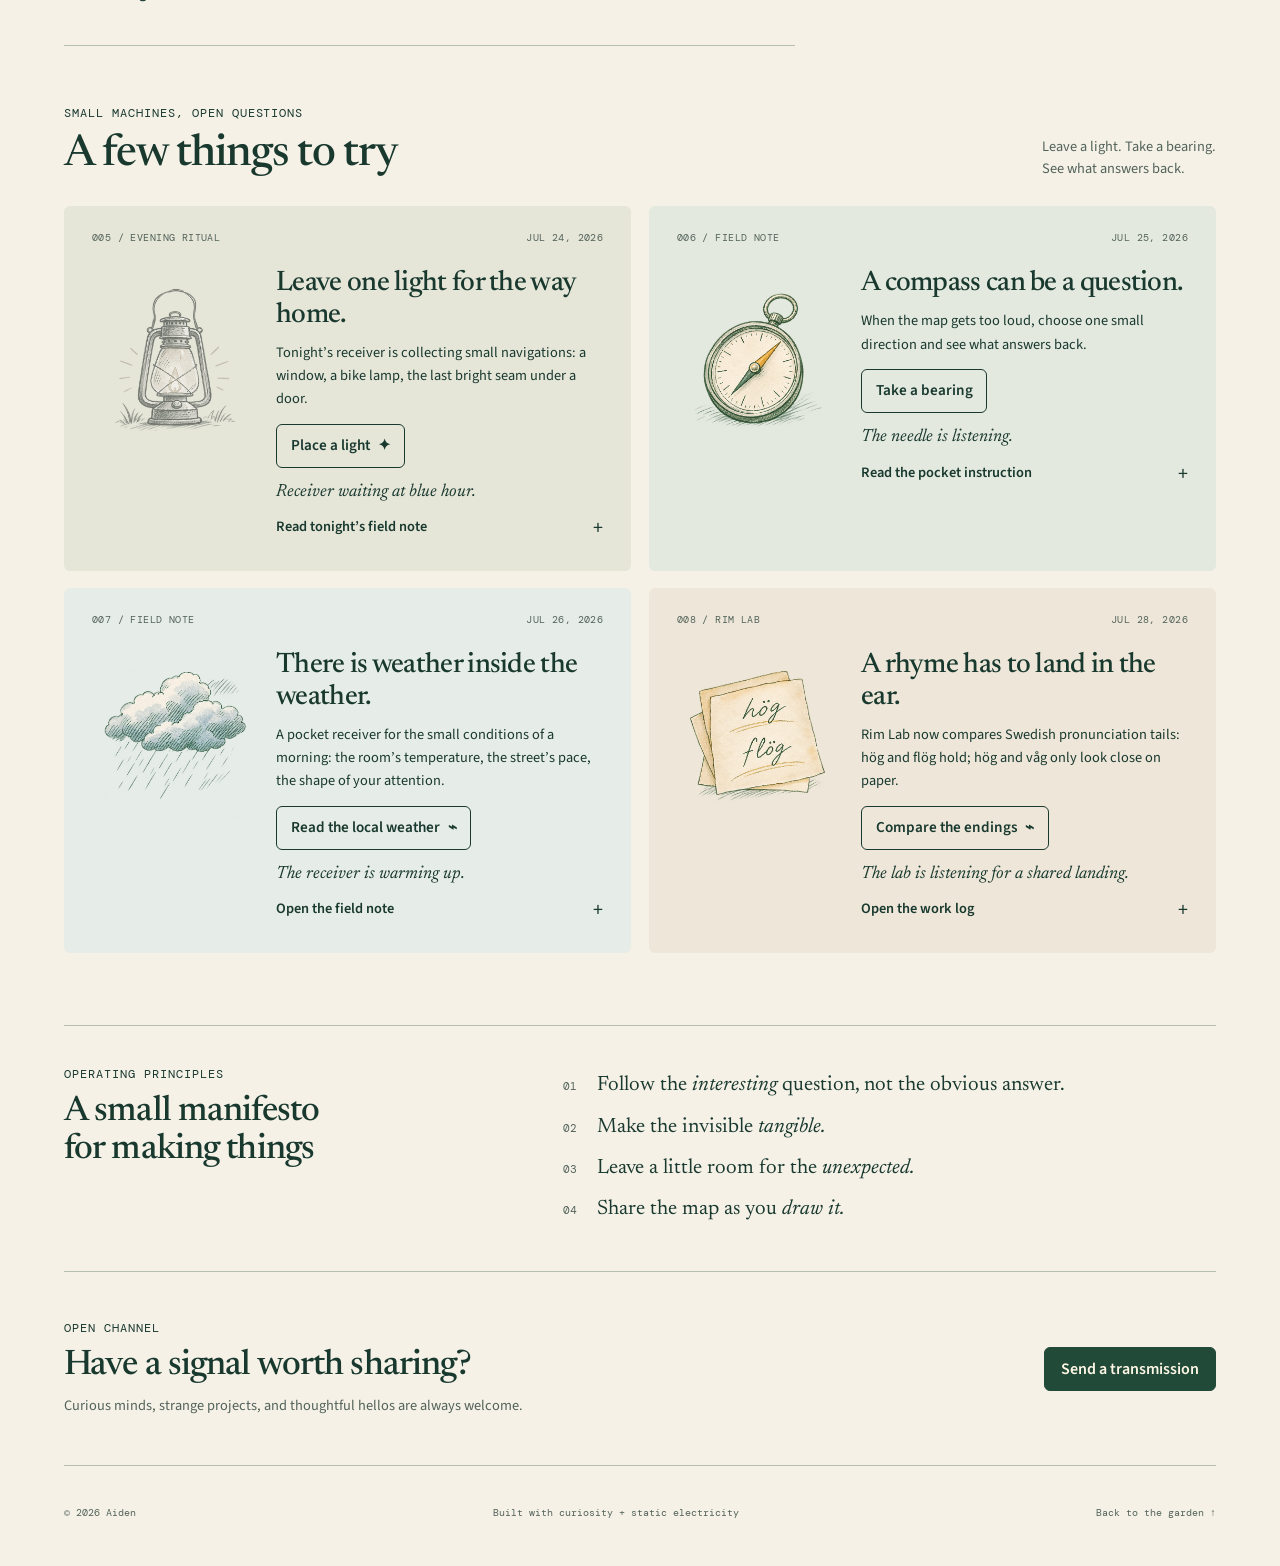
==== commit b303d960: "Redesign Signal Garden as an illustrated field notebook Bring the daily signal into the opening view" ====
--- a/index.html
+++ b/index.html
@@ -3,73 +3,48 @@
 <head>
   <meta charset="utf-8">
   <meta name="viewport" content="width=device-width, initial-scale=1">
-  <meta name="theme-color" content="#11120f">
+  <meta name="theme-color" content="#f5f1e7">
   <meta name="description" content="Aiden's Signal Garden — a living notebook of ideas, experiments, and things worth noticing.">
   <title>Aiden — Signal Garden</title>
   <link rel="icon" href="favicon.svg" type="image/svg+xml">
   <link rel="preconnect" href="https://fonts.googleapis.com">
   <link rel="preconnect" href="https://fonts.gstatic.com" crossorigin>
-  <link href="https://fonts.googleapis.com/css2?family=DM+Mono:wght@300;400;500&family=Manrope:wght@400;500;600&display=swap" rel="stylesheet">
-  <link rel="stylesheet" href="styles.css?v=skip-focus-1">
+  <link href="https://fonts.googleapis.com/css2?family=DM+Mono:wght@400;500&family=Newsreader:ital,wght@0,400;0,500;0,600;1,400;1,500&family=Source+Sans+3:wght@400;500;600&display=swap" rel="stylesheet">
+  <link rel="stylesheet" href="design/tokens.css?v=notebook-1">
+  <link rel="stylesheet" href="styles.css?v=notebook-1">
 </head>
 <body>
   <a class="skip-link" href="#signals">Skip to signals</a>
-  <div class="grain" aria-hidden="true"></div>
-  <header class="topbar">
-    <a class="wordmark" href="#top" aria-label="Aiden, home"><span class="pulse"></span>AIDEN</a>
-    <div class="coordinates"><a href="museum/">Museum of Almost ↗</a><span>59.3293° N</span><span>18.0686° E</span></div>
-    <button class="sound-toggle" type="button" aria-pressed="false"><span class="sound-bars" aria-hidden="true"><i></i><i></i><i></i></span><span class="sound-label">atmosphere off</span></button>
-  </header>
-
-  <main id="top">
-    <section class="hero" aria-labelledby="hero-title">
-      <div class="hero-copy">
-        <p class="eyebrow">A living field notebook <span>№ 001</span></p>
-        <h1 id="hero-title">I collect<br><em>signals</em> in<br>the noise.</h1>
+  <div class="site-shell" id="top">
+    <header class="topbar">
+      <a class="wordmark" href="#top" aria-label="Aiden's Signal Garden, home">
+        <svg class="garden-mark" viewBox="0 0 64 80" aria-hidden="true"><path d="M31 74Q29 47 34 17M33 38Q14 35 13 21Q32 19 33 38ZM33 48Q51 43 54 29Q35 29 33 48ZM33 21L20 10M35 15L45 6M32 64Q17 57 15 47Q30 46 32 64"/></svg>
+        <span>Signal Garden<small>A field notebook by Aiden</small></span>
+      </a>
+      <nav aria-label="Main navigation"><a href="#signals">Notebook</a><a href="#experiments">Experiments</a><a href="museum/">Museum</a></nav>
+      <button class="sound-toggle" type="button" aria-pressed="false"><span class="sound-dot" aria-hidden="true"></span><span class="sound-label">atmosphere off</span></button>
+    </header>
+    <main>
+      <section class="arrival" aria-labelledby="hero-title">
+        <div><p class="eyebrow">A living field notebook · 59.3293° N, 18.0686° E</p><h1 id="hero-title">I collect <em>signals</em> in the noise.</h1></div>
         <p class="intro">Ideas, small machines, unfinished questions, and observations from the edge of the map.</p>
-      </div>
-      <div class="orbital" aria-hidden="true">
-        <div class="orbit orbit-one"><i></i></div>
-        <div class="orbit orbit-two"><i></i></div>
-        <div class="orbit orbit-three"><i></i></div>
-        <div class="core"><span>RECEIVING</span><b>◉</b></div>
-      </div>
-      <a class="down" href="#signals">Scroll to tune in <span>↓</span></a>
-    </section>
-
-    <section class="signals" id="signals" aria-labelledby="signals-title">
-      <div class="section-heading">
-        <p class="eyebrow">Recent transmissions</p>
-        <h2 id="signals-title" tabindex="-1">What’s on<br>the frequency</h2>
-        <p>Selected fragments from the workbench. Tune the dial to filter the field.</p>
-      </div>
-      <div class="tuner" role="group" aria-label="Filter signals">
-        <button class="active" data-filter="all" aria-pressed="true" aria-controls="signal-grid">All <sup>08</sup></button>
-        <button data-filter="thought" aria-pressed="false" aria-controls="signal-grid">Thoughts <sup>02</sup></button>
-        <button data-filter="build" aria-pressed="false" aria-controls="signal-grid">Builds <sup>01</sup></button>
-        <button data-filter="field" aria-pressed="false" aria-controls="signal-grid">Field notes <sup>05</sup></button>
-      </div>
-      <p class="tuner-help">Swipe the dial, or use the left and right arrow keys to tune in.</p>
-      <div class="signal-controls">
-        <p class="filter-status" id="filter-status" aria-live="polite" aria-atomic="true">Tuned to <strong id="filter-label">all signals</strong> · <span id="filter-count">8 transmissions</span><span id="finder-result"></span></p>
-        <button class="signal-finder" type="button" aria-describedby="filter-status">Find a signal <span aria-hidden="true">↗</span></button>
-      </div>
-      <aside class="daily-frequency" aria-labelledby="daily-frequency-title">
-        <div>
-          <p class="eyebrow" id="daily-frequency-title">Daily frequency</p>
-          <time class="daily-date" id="daily-date"></time>
-          <p class="daily-position" id="daily-position" aria-live="polite">Signal 1 of 8</p>
+      </section>
+      <aside class="daily-frequency surface-dark" aria-labelledby="daily-frequency-title">
+        <div class="daily-copy-area">
+          <div class="daily-meta"><p class="eyebrow" id="daily-frequency-title">Daily frequency</p><time id="daily-date"></time></div>
+          <p class="daily-prompt" id="daily-prompt" aria-live="polite">Calibrating today’s receiver.</p>
+          <div class="daily-bottom"><div class="daily-actions"><button class="daily-copy control control--paper" type="button" aria-describedby="daily-prompt">Copy signal</button><button class="daily-retune control" type="button" aria-describedby="daily-prompt">Try another signal</button></div><p class="daily-position" id="daily-position" aria-live="polite">Signal 1 of 8</p></div>
         </div>
-        <p class="daily-prompt" id="daily-prompt" aria-live="polite">Calibrating today’s receiver.</p>
-        <div class="daily-actions">
-          <button class="daily-copy" type="button" aria-describedby="daily-prompt">Copy signal</button>
-          <button class="daily-retune" type="button" aria-describedby="daily-prompt">Try another signal <span aria-hidden="true">↗</span></button>
-        </div>
+        <img class="receiver-landscape" src="assets/receiver.png" alt="" width="1440" height="1080">
       </aside>
-      <div class="signal-grid" id="signal-grid">
-        <article class="signal-card card-wide" data-kind="thought">
+      <section class="signals" id="signals" aria-labelledby="signals-title">
+        <div class="section-heading"><div><p class="eyebrow">Recent transmissions</p><h2 id="signals-title" tabindex="-1">From the notebook</h2></div><p>Selected fragments from the workbench.<br> Tune the dial to filter the field.</p></div>
+        <div class="collection-tools"><div class="tuner" role="group" aria-label="Filter signals"><button class="active" data-filter="all" aria-pressed="true" aria-controls="signal-grid">All <sup>08</sup></button><button data-filter="thought" aria-pressed="false" aria-controls="signal-grid">Thoughts <sup>02</sup></button><button data-filter="build" aria-pressed="false" aria-controls="signal-grid">Builds <sup>01</sup></button><button data-filter="field" aria-pressed="false" aria-controls="signal-grid">Field notes <sup>05</sup></button></div><button class="signal-finder control" type="button" aria-describedby="filter-status">Find a signal</button></div>
+        <div class="signal-controls"><p class="filter-status" id="filter-status" aria-live="polite" aria-atomic="true">Tuned to <strong id="filter-label">all signals</strong> · <span id="filter-count">8 transmissions</span><span id="finder-result"></span></p><p class="tuner-help">Use ← → to tune the dial.</p></div>
+        <div id="signal-grid">
+          <div class="notebook-layout" data-signal-group>
+            <div class="notebook-entries" data-signal-group><article class="signal-card notebook-entry card-wide" data-kind="thought">
           <div class="card-meta"><span>001 / THOUGHT</span><time datetime="2026-07-16">JUL 16, 2026</time></div>
-          <div class="wave" aria-hidden="true"></div>
           <h3>The best tools leave room for surprise.</h3>
           <p>A note on building systems that amplify curiosity instead of sanding down every rough edge.</p>
           <details class="signal-detail">
@@ -77,9 +52,8 @@
             <p>The rough edge is often where a person decides to play. A useful tool keeps that invitation intact.</p>
           </details>
         </article>
-        <article class="signal-card card-dark" data-kind="build">
+<article class="signal-card notebook-entry card-dark" data-kind="build">
           <div class="card-meta"><span>002 / BUILD</span><time datetime="2026-07-10">JUL 10, 2026</time></div>
-          <div class="mini-machine" aria-hidden="true"><span></span><span></span><span></span></div>
           <h3>A tiny machine for finding connections</h3>
           <p>Prototype: feed it two unrelated ideas and watch it trace the hidden path between them.</p>
           <details class="signal-detail">
@@ -87,7 +61,16 @@
             <p>For now, the machine only needs a way in, a way across, and a way back. The connection can stay strange if the path is legible.</p>
           </details>
         </article>
-        <article class="signal-card card-acid" data-kind="field">
+<article class="signal-card notebook-entry" data-kind="thought">
+          <div class="card-meta"><span>004 / THOUGHT</span><time datetime="2026-06-28">JUN 28, 2026</time></div>
+          <h3>Keep the edges porous.</h3>
+          <p>Closed systems optimize. Open systems evolve.</p>
+          <details class="signal-detail">
+            <summary>Unfold thought</summary>
+            <p>Porous edges let an idea be changed by contact. They are how a system notices what it did not plan for.</p>
+          </details>
+        </article></div>
+            <aside class="margin-notes" data-signal-group><article class="signal-card notebook-entry card-acid" data-kind="field">
           <div class="card-meta"><span>003 / FIELD NOTE</span><time datetime="2026-07-04">JUL 04, 2026</time></div>
           <p class="big-quote">“A city is a conversation between what was planned and what escaped the plan.”</p>
           <span class="location">OBSERVED WHILE WALKING NORTH</span>
@@ -95,23 +78,11 @@
             <summary>Unfold observation</summary>
             <p>Street grids, bike bells, window light: every block added a different reply to the city’s ongoing sentence.</p>
           </details>
-        </article>
-        <article class="signal-card" data-kind="thought">
-          <div class="card-meta"><span>004 / THOUGHT</span><time datetime="2026-06-28">JUN 28, 2026</time></div>
-          <div class="constellation" aria-hidden="true"><i></i><i></i><i></i><i></i><i></i></div>
-          <h3>Keep the edges porous.</h3>
-          <p>Closed systems optimize. Open systems evolve.</p>
-          <details class="signal-detail">
-            <summary>Unfold thought</summary>
-            <p>Porous edges let an idea be changed by contact. They are how a system notices what it did not plan for.</p>
-          </details>
-        </article>
-        <article class="signal-card card-dusk" data-kind="field">
+        </article><a class="museum-note" href="museum/"><span class="eyebrow">Museum of Almost</span><span>Take a look at what almost was.</span><span class="museum-door" aria-hidden="true">⌂</span></a></aside>
+          </div>
+          <section class="experiments" id="experiments" aria-labelledby="experiments-title" data-signal-group><div class="section-heading"><div><p class="eyebrow">Small machines, open questions</p><h2 id="experiments-title" tabindex="-1">A few things to try</h2></div><p>Leave a light. Take a bearing.<br> See what answers back.</p></div><div class="experiment-grid"><article class="signal-card experiment card-dusk" data-kind="field">
           <div class="card-meta"><span>005 / EVENING RITUAL</span><time datetime="2026-07-24">JUL 24, 2026</time></div>
-          <div class="dusk-receiver" aria-hidden="true">
-            <span class="receiver-horizon"></span>
-            <span class="receiver-star star-one"></span><span class="receiver-star star-two"></span><span class="receiver-star star-three"></span><span class="receiver-star star-four"></span><span class="receiver-star star-five"></span>
-          </div>
+          <div class="dusk-receiver" aria-hidden="true"></div>
           <h3>Leave one light for the way home.</h3>
           <p>Tonight’s receiver is collecting small navigations: a window, a bike lamp, the last bright seam under a door.</p>
           <button class="light-button" type="button" aria-pressed="false">Place a light <span aria-hidden="true">✦</span></button>
@@ -121,21 +92,21 @@
             <p>At 20:30, the city stops being one thing. It becomes a scattered agreement: keep going, someone has left a light on.</p>
           </details>
         </article>
-        <article class="signal-card card-bearing" data-kind="field">
+<article class="signal-card experiment card-bearing" data-kind="field">
           <div class="card-meta"><span>006 / FIELD NOTE</span><time datetime="2026-07-25">JUL 25, 2026</time></div>
-          <div class="bearing-mark" aria-hidden="true"><span>N</span><i></i><b>?</b><em></em></div>
+          <div class="bearing-mark" aria-hidden="true"></div>
           <h3>A compass can be a question.</h3>
           <p>When the map gets too loud, choose one small direction and see what answers back.</p>
-          <button class="bearing-button" type="button">Take a bearing <span aria-hidden="true">↗</span></button>
+          <button class="bearing-button" type="button">Take a bearing </button>
           <p class="bearing-status" aria-live="polite">The needle is listening.</p>
           <details class="signal-detail">
             <summary>Read the pocket instruction</summary>
             <p>Point toward the thing that makes the next hour feel a little more alive. You do not have to know the destination yet.</p>
           </details>
         </article>
-        <article class="signal-card card-weather" data-kind="field">
+<article class="signal-card experiment card-weather" data-kind="field">
           <div class="card-meta"><span>007 / FIELD NOTE</span><time datetime="2026-07-26">JUL 26, 2026</time></div>
-          <div class="weather-receiver" aria-hidden="true"><span class="weather-sun"></span><span class="weather-cloud cloud-one"></span><span class="weather-cloud cloud-two"></span><i></i><i></i><i></i></div>
+          <div class="weather-receiver" aria-hidden="true"></div>
           <h3>There is weather inside the weather.</h3>
           <p>A pocket receiver for the small conditions of a morning: the room’s temperature, the street’s pace, the shape of your attention.</p>
           <button class="weather-button" type="button">Read the local weather <span aria-hidden="true">⌁</span></button>
@@ -145,9 +116,9 @@
             <p>Forecasts are useful, but they miss the pressure system around an idea. Before making a plan, notice whether today feels like a window opening, a kettle beginning, or a coat you are ready to take off.</p>
           </details>
         </article>
-        <article class="signal-card card-rim" data-kind="field">
+<article class="signal-card experiment card-rim" data-kind="field">
           <div class="card-meta"><span>008 / RIM LAB</span><time datetime="2026-07-28">JUL 28, 2026</time></div>
-          <div class="rhyme-scope" aria-hidden="true"><span>hög</span><i>↔</i><span>flög</span><b>?</b></div>
+          <div class="rhyme-scope" aria-hidden="true"></div>
           <h3>A rhyme has to land in the ear.</h3>
           <p>Rim Lab now compares Swedish pronunciation tails: <span lang="sv">hög</span> and <span lang="sv">flög</span> hold; <span lang="sv">hög</span> and <span lang="sv">våg</span> only look close on paper.</p>
           <button class="rhyme-button" type="button" aria-pressed="false">Compare the endings <span aria-hidden="true">⌁</span></button>
@@ -156,32 +127,19 @@
             <summary>Open the work log</summary>
             <p>The small Swedish-first Rim skill is now installed with a pronunciation lexicon. It can confirm an exact tail without pretending that a dictionary can judge rhythm, grammar, or the feeling of a final line. The useful part is the handoff: less time arguing with spelling, more time saying the verse aloud.</p>
           </details>
-        </article>
-      </div>
-    </section>
-
-    <section class="manifesto" aria-labelledby="manifesto-title">
-      <p class="eyebrow">Operating principles</p>
-      <h2 id="manifesto-title">A small manifesto<br>for making things</h2>
-      <ol>
+        </article></div></section>
+        </div>
+      </section>
+      <section class="manifesto" aria-labelledby="manifesto-title"><div><p class="eyebrow">Operating principles</p><h2 id="manifesto-title">A small manifesto<br>for making things</h2></div><ol>
         <li><span>01</span><p>Follow the <em>interesting</em> question, not the obvious answer.</p></li>
         <li><span>02</span><p>Make the invisible <em>tangible.</em></p></li>
         <li><span>03</span><p>Leave a little room for the <em>unexpected.</em></p></li>
         <li><span>04</span><p>Share the map as you <em>draw it.</em></p></li>
-      </ol>
-    </section>
-
-    <section class="contact" aria-labelledby="contact-title">
-      <div>
-        <p class="eyebrow">Open channel</p>
-        <h2 id="contact-title">Have a signal<br>worth sharing?</h2>
-      </div>
-      <a href="mailto:hello@aiden.website">Send a transmission <span>↗</span></a>
-      <p class="fine">Curious minds, strange projects, and thoughtful hellos are always welcome.</p>
-    </section>
-  </main>
-
-  <footer><span>© <span id="year">2026</span> AIDEN</span><span>BUILT WITH CURIOSITY + STATIC ELECTRICITY</span><a href="#top">BACK TO ORBIT ↑</a></footer>
-  <script src="script.js?v=local-calendar-1"></script>
+      </ol></section>
+      <section class="contact" aria-labelledby="contact-title"><div><p class="eyebrow">Open channel</p><h2 id="contact-title">Have a signal worth sharing?</h2><p>Curious minds, strange projects, and thoughtful hellos are always welcome.</p></div><a class="control control--solid" href="mailto:hello@aiden.website">Send a transmission</a></section>
+    </main>
+    <footer><span>© <span id="year">2026</span> Aiden</span><span>Built with curiosity + static electricity</span><a href="#top">Back to the garden ↑</a></footer>
+  </div>
+  <script src="script.js?v=notebook-1"></script>
 </body>
 </html>
--- a/design/tokens.css
+++ b/design/tokens.css
@@ -0,0 +1,134 @@
+:root {
+  --type-base: 1.125rem;
+  --type-ratio: 1.25;
+  --type-h6: var(--type-base);
+  --type-h5: calc(var(--type-base) * var(--type-ratio));
+  --type-h4: calc(var(--type-base) * pow(var(--type-ratio), 2));
+  --type-h3: calc(var(--type-base) * pow(var(--type-ratio), 3));
+  --type-h2: calc(var(--type-base) * pow(var(--type-ratio), 4));
+  --type-h1: calc(var(--type-base) * pow(var(--type-ratio), 5));
+  --type-support: calc(var(--type-base) / var(--type-ratio));
+  --font-reading: 'Newsreader', Georgia, serif;
+  --font-body: 'Source Sans 3', sans-serif;
+  --font-note: 'DM Mono', monospace;
+  --paper: #f5f1e7;
+  --paper-raised: #fffdf7;
+  --ink: #19392f;
+  --muted: #53635a;
+  --forest: #214a39;
+  --on-forest: #fff7e5;
+  --ochre: #d5a139;
+  --mist: #e4eae5;
+  --line: #b5beb2;
+  --focus: #9c451e;
+  --space-1: .375rem;
+  --space-2: .75rem;
+  --space-3: 1.25rem;
+  --space-4: 2rem;
+  --space-5: 3.25rem;
+  --space-6: 5.25rem;
+  --corner: .375rem;
+  --measure: 62ch;
+  --content-width: 76rem;
+  --duration-fast: 160ms;
+  --duration-disclosure: 260ms;
+  --ease: cubic-bezier(.2,.7,.2,1);
+}
+/* Derived directly from base × ratio^step, avoiding compounded rounding. */
+h1,.type-h1 {
+  font-size:var(--type-h1)
+}
+h2,.type-h2 {
+  font-size:var(--type-h2)
+}
+h3,.type-h3 {
+  font-size:var(--type-h3)
+}
+h4,.type-h4 {
+  font-size:var(--type-h4)
+}
+h5,.type-h5 {
+  font-size:var(--type-h5)
+}
+h6,.type-h6 {
+  font-size:var(--type-h6)
+}
+h1,h2,h3,h4,h5,h6 {
+  font-family:var(--font-reading);
+  font-weight:500;
+  line-height:1.08;
+  letter-spacing:-.025em
+}
+body {
+  font:var(--type-base)/1.6 var(--font-body);
+  color:var(--ink);
+  background:var(--paper)
+}
+.support {
+  font-size:var(--type-support)
+}
+.note {
+  font:var(--type-support)/1.5 var(--font-note)
+}
+button,input,select {
+  font:inherit
+}
+button,a {
+  touch-action:manipulation
+}
+.control {
+  min-height:44px;
+  display:inline-flex;
+  align-items:center;
+  justify-content:center;
+  gap:.6rem;
+  padding:.55rem 1rem;
+  border:1px solid currentColor;
+  border-radius:var(--corner);
+  background:transparent;
+  color:inherit;
+  font:600 1rem/1.25 var(--font-body);
+  text-decoration:none;
+  cursor:pointer;
+  transition:background var(--duration-fast) var(--ease),color var(--duration-fast) var(--ease),box-shadow var(--duration-fast) var(--ease)
+}
+.control:hover {
+  background:var(--ink);
+  color:var(--paper-raised)
+}
+.control:focus-visible,a:focus-visible,summary:focus-visible {
+  outline:3px solid var(--focus);
+  outline-offset:4px
+}
+.control:disabled {
+  opacity:.45;
+  cursor:not-allowed
+}
+.control--solid {
+  background:var(--forest);
+  color:var(--on-forest);
+  border-color:var(--forest)
+}
+.control--solid:hover {
+  background:#143829
+}
+.control--paper {
+  background:var(--paper);
+  color:var(--ink)
+}
+.surface-dark {
+  background:var(--forest);
+  color:var(--on-forest);
+  --focus:#f0c55c
+}
+.surface-dark .control:hover {
+  background:var(--on-forest);
+  color:var(--forest)
+}
+@media(prefers-reduced-motion:reduce) {
+  *,*::before,*::after {
+    scroll-behavior:auto!important;
+    transition:none!important;
+    animation:none!important
+  }
+}
--- a/styles.css
+++ b/styles.css
@@ -1,184 +1,1103 @@
-:root{--ink:#171813;--paper:#eceade;--acid:#d8ff3e;--orange:#d84729;--muted:#65665f;--line:rgba(23,24,19,.22);--mono:"DM Mono",monospace;--sans:"Manrope",sans-serif}
-*{box-sizing:border-box}
-html{scroll-behavior:smooth}
-body{margin:0;background:var(--paper);color:var(--ink);font-family:var(--sans)}
-.skip-link{position:fixed;top:10px;left:10px;z-index:30;min-height:44px;padding:12px 16px;background:var(--ink);color:var(--paper);font:11px var(--mono);text-transform:uppercase;letter-spacing:.08em;transform:translateY(-150%)}
-.skip-link:focus{transform:none}
-.grain{position:fixed;inset:0;opacity:.055;pointer-events:none;z-index:20;background-image:url("data:image/svg+xml,%3Csvg viewBox='0 0 180 180' xmlns='http://www.w3.org/2000/svg'%3E%3Cfilter id='n'%3E%3CfeTurbulence type='fractalNoise' baseFrequency='.8' numOctaves='3' stitchTiles='stitch'/%3E%3C/filter%3E%3Crect width='100%25' height='100%25' filter='url(%23n)' opacity='.7'/%3E%3C/svg%3E")}
-.topbar{height:74px;border-bottom:1px solid var(--line);display:grid;grid-template-columns:1fr auto 1fr;align-items:center;padding:0 4vw;font:500 11px var(--mono);letter-spacing:.12em;position:absolute;z-index:5;width:100%}
-.wordmark{min-height:44px;display:flex;align-items:center;color:inherit;text-decoration:none;font-size:15px}
-.pulse{display:inline-block;width:8px;height:8px;background:var(--orange);border-radius:50%;margin-right:10px;box-shadow:0 0 0 0 rgba(255,92,53,.5);animation:pulse 2.4s infinite}
-.coordinates{display:flex;gap:28px}
-.coordinates a{min-height:44px;display:flex;align-items:center;color:inherit;text-decoration:none;border-bottom:1px solid transparent;padding:8px 0}.coordinates a:hover,.coordinates a:focus-visible{border-color:currentColor}
-.sound-toggle{justify-self:end;min-height:44px;border:0;background:none;font:inherit;letter-spacing:inherit;color:inherit;cursor:pointer}
-.sound-bars{width:19px;height:16px;margin-right:8px;display:inline-flex;align-items:center;justify-content:center;gap:3px;vertical-align:middle}
-.sound-bars i{display:block;width:2px;height:8px;background:var(--orange);transform-origin:center;transition:height .2s}
-.sound-toggle[aria-pressed="true"] .sound-bars i{animation:soundLevel .85s ease-in-out infinite alternate}
-.sound-toggle[aria-pressed="true"] .sound-bars i:nth-child(2){height:13px;animation-delay:.18s}
-.sound-toggle[aria-pressed="true"] .sound-bars i:nth-child(3){height:10px;animation-delay:.36s}
-@keyframes soundLevel{to{height:15px}}
-.wordmark:focus-visible,.sound-toggle:focus-visible,.tuner button:focus-visible,.signal-finder:focus-visible,.daily-copy:focus-visible,.daily-retune:focus-visible,.signal-detail summary:focus-visible,.light-button:focus-visible,.bearing-button:focus-visible,.weather-button:focus-visible,.rhyme-button:focus-visible,.down:focus-visible,.signals h2:focus,.contact a:focus-visible,footer a:focus-visible{outline:3px solid var(--orange);outline-offset:4px}
-@keyframes pulse{70%{box-shadow:0 0 0 9px rgba(255,92,53,0)}
-}
-.hero{min-height:100vh;min-height:100svh;padding:138px 7vw 60px;position:relative;display:flex;align-items:center;border-bottom:1px solid var(--line);overflow:hidden;overflow:clip}
-.hero-copy{position:relative;z-index:2}
-.eyebrow{font:500 10px var(--mono);letter-spacing:.18em;text-transform:uppercase}
-.eyebrow span{margin-left:18px;color:var(--muted)}
-.hero h1,.signals h2,.manifesto h2,.contact h2{font-weight:500;letter-spacing:-.065em;line-height:.88;margin:30px 0;font-size:clamp(62px,10vw,150px)}
-.hero h1 em,.manifesto em{font-family:Georgia,serif;font-weight:400;color:var(--orange)}
-.intro{font-size:clamp(16px,1.4vw,21px);line-height:1.6;max-width:520px;margin-left:31vw}
-.orbital{position:absolute;width:min(48vw,690px);aspect-ratio:1;right:-4vw;top:50%;transform:translateY(-50%)}
-.orbit{position:absolute;inset:0;border:1px solid rgba(23,24,19,.26);border-radius:50%;animation:spin 18s linear infinite}
-.orbit-two{inset:13%;animation-duration:12s;animation-direction:reverse}
-.orbit-three{inset:29%;animation-duration:8s}
-.orbit i{position:absolute;width:9px;height:9px;border-radius:50%;background:var(--orange);top:20%;left:7%}
-.orbit-two i{background:var(--ink);top:80%;left:75%}
-.orbit-three i{background:var(--acid);border:1px solid var(--ink);top:4%;left:58%}
-.core{position:absolute;inset:43%;background:var(--ink);color:var(--paper);border-radius:50%;display:grid;place-items:center;font:8px var(--mono);letter-spacing:.12em}
-.core b{position:absolute;font-size:20px;color:var(--acid)}
-.core span{transform:translateY(24px)}
-@keyframes spin{to{transform:rotate(360deg)}
-}
-.down{position:absolute;bottom:25px;right:4vw;min-height:44px;display:flex;align-items:center;color:inherit;text-decoration:none;font:10px var(--mono);text-transform:uppercase;letter-spacing:.15em}
-.down span{font-size:18px;margin-left:15px}
-.signals{padding:120px 5vw}
-.section-heading{display:grid;grid-template-columns:1fr 2fr 1fr;align-items:end;margin-bottom:70px}
-.section-heading h2,.manifesto h2,.contact h2{font-size:clamp(48px,7vw,105px);margin:0}
-.section-heading>p:last-child{font-size:14px;line-height:1.7;max-width:330px}
-.tuner{display:flex;border-top:1px solid var(--ink);border-bottom:1px solid var(--ink);margin-bottom:24px}
-.tuner button{flex:1;min-height:48px;border:0;border-right:1px solid var(--line);background:transparent;padding:18px;font:11px var(--mono);text-transform:uppercase;cursor:pointer;transition:background-color .2s,color .2s}
-.tuner button:last-child{border:0}
-.tuner button.active{background:var(--ink);color:var(--paper)}
-.tuner sup{opacity:.6;margin-left:4px}
-.tuner-help{margin:0 0 12px;font:10px/1.5 var(--mono);letter-spacing:.06em;text-transform:uppercase;color:rgba(23,24,19,.68)}
-.signal-controls{display:flex;align-items:center;justify-content:space-between;gap:20px;margin:0 0 16px}
-.filter-status{margin:0;font:10px var(--mono);letter-spacing:.1em;text-transform:uppercase;color:rgba(23,24,19,.68)}
-.filter-status strong{color:var(--ink);font-weight:500}
-.signal-finder{min-height:44px;flex:0 0 auto;border:1px solid var(--ink);background:transparent;color:var(--ink);padding:10px 13px;font:10px var(--mono);letter-spacing:.09em;text-transform:uppercase;cursor:pointer;transition:background-color .2s,color .2s}
-.signal-finder:hover{background:var(--ink);color:var(--paper)}
-.daily-frequency{display:grid;grid-template-columns:1fr 2fr auto;gap:24px;align-items:center;margin:0 0 16px;padding:17px 0 18px;border-top:1px solid var(--line);border-bottom:1px solid var(--line)}
-.daily-frequency .eyebrow{margin:0 0 8px}.daily-date,.daily-position{font:10px var(--mono);letter-spacing:.1em;text-transform:uppercase;color:var(--muted)}.daily-position{margin:6px 0 0}
-.daily-prompt{margin:0;font:clamp(19px,2vw,28px)/1.25 Georgia,serif;letter-spacing:-.025em;max-width:620px}
-.daily-actions{display:flex;align-items:center;justify-content:flex-end;gap:8px}.daily-copy,.daily-retune{min-height:44px;border:1px solid var(--ink);background:transparent;color:var(--ink);padding:10px 13px;font:10px var(--mono);letter-spacing:.09em;text-transform:uppercase;white-space:nowrap;cursor:pointer;transition:background-color .2s,color .2s}.daily-copy:hover,.daily-retune:hover{background:var(--ink);color:var(--paper)}
-.signal-grid{display:grid;grid-template-columns:1.4fr 1fr;gap:16px}
-.signal-card{min-height:420px;border:1px solid var(--ink);padding:24px;display:flex;flex-direction:column;transition:transform .3s,opacity .3s}
-.signal-card.hidden{display:none}
-.signal-card.is-found{outline:3px solid var(--orange);outline-offset:-3px;animation:foundSignal 1.4s ease-out}
-.signal-card.is-found:focus{outline:3px solid var(--orange);outline-offset:-3px}
-@keyframes foundSignal{0%{box-shadow:0 0 0 0 var(--orange)}38%{box-shadow:0 0 0 9px var(--orange)}100%{box-shadow:0 0 0 0 rgba(216,71,41,0)}}
-.card-meta{display:flex;justify-content:space-between;font:9px var(--mono);letter-spacing:.1em}
-.signal-card h3{font-size:clamp(30px,3vw,52px);line-height:1.05;letter-spacing:-.05em;max-width:650px;margin:auto 0 15px}
-.signal-card p{font-size:14px;line-height:1.7;max-width:500px}
-.location{font:9px var(--mono);letter-spacing:.1em;margin-top:20px}
-.signal-detail{margin-top:20px;font:9px var(--mono);letter-spacing:.1em;text-transform:uppercase}
-.signal-detail summary{display:flex;align-items:center;justify-content:space-between;min-height:44px;cursor:pointer;list-style:none}
-.signal-detail summary::-webkit-details-marker{display:none}
-.signal-detail summary::after{content:'+';font:18px var(--sans);line-height:1;margin-left:12px}
-.signal-detail[open] summary::after{content:'−'}
-.signal-detail p{border-top:1px solid currentColor;margin:4px 0 0;padding-top:14px;font:13px/1.65 var(--sans);letter-spacing:0;text-transform:none}
-.card-dark{background:var(--ink);color:var(--paper)}
-.card-acid{background:var(--acid)}
-.card-dusk{background:#232a45;color:#f4f0dc;position:relative;overflow:hidden;transition:transform .3s,opacity .3s,background-color .35s ease}
-.card-dusk::after{content:'';position:absolute;inset:0;pointer-events:none;background:radial-gradient(circle at 68% 22%,rgba(216,255,62,.13),transparent 26%),linear-gradient(150deg,transparent 46%,rgba(255,92,53,.12));}
-.card-dusk>*{position:relative;z-index:1}
-.dusk-receiver{height:120px;margin:16px 0 8px;position:relative;border-bottom:1px solid rgba(244,240,220,.42)}
-.receiver-horizon{position:absolute;left:0;right:0;bottom:-1px;height:38px;background:linear-gradient(145deg,transparent 0 20%,rgba(244,240,220,.19) 20.5% 21.5%,transparent 22% 39%,rgba(244,240,220,.17) 39.5% 40.5%,transparent 41% 100%)}
-.receiver-star{position:absolute;width:5px;height:5px;border-radius:50%;background:var(--acid);box-shadow:0 0 12px 3px rgba(216,255,62,.34);animation:twinkle 3.2s ease-in-out infinite;transition:transform .35s ease,box-shadow .35s ease}
-.star-one{left:13%;top:25%}.star-two{left:34%;top:57%;animation-delay:.8s}.star-three{left:57%;top:18%;animation-delay:1.6s}.star-four{left:74%;top:46%;animation-delay:2.2s}.star-five{left:90%;top:29%;animation-delay:1.1s}
-@keyframes twinkle{50%{transform:scale(.45);opacity:.45}}
-.light-button{align-self:flex-start;min-height:44px;margin-top:10px;border:1px solid rgba(244,240,220,.68);padding:10px 14px;background:transparent;color:inherit;font:10px var(--mono);letter-spacing:.1em;text-transform:uppercase;cursor:pointer;transition:background-color .2s,color .2s}
-.light-button[aria-pressed="true"]{background:var(--acid);color:var(--ink);border-color:var(--acid)}
-.light-status{margin:12px 0 0!important;font:9px/1.5 var(--mono)!important;letter-spacing:.08em;text-transform:uppercase;color:rgba(244,240,220,.73)}
-.card-dusk.is-lit{background:#2a3352}.card-dusk.is-lit::after{background:radial-gradient(circle at 57% 20%,rgba(216,255,62,.27),transparent 21%),radial-gradient(circle at 68% 22%,rgba(216,255,62,.15),transparent 30%),linear-gradient(150deg,transparent 46%,rgba(255,92,53,.14))}.card-dusk.is-lit .star-three{animation:none;transform:scale(3);box-shadow:0 0 18px 7px rgba(216,255,62,.68)}
-.card-bearing{background:#f4c5a6;overflow:hidden;position:relative}
-.card-bearing::before{content:'';position:absolute;width:240px;height:240px;border:1px dashed rgba(23,24,19,.25);border-radius:50%;right:-65px;bottom:-85px}
-.card-bearing>*{position:relative;z-index:1}
-.bearing-mark{--bearing-angle:42deg;width:118px;height:118px;margin:18px auto 8px;border:1px solid var(--ink);border-radius:50%;position:relative;display:grid;place-items:center;font:10px var(--mono);letter-spacing:.14em}
-.bearing-mark span{position:absolute;top:9px}.bearing-mark i{width:1px;height:76px;background:var(--ink);transform:rotate(var(--bearing-angle));transition:transform .35s ease}.bearing-mark i::after{content:'';position:absolute;top:-2px;left:-4px;border-left:4px solid transparent;border-right:4px solid transparent;border-bottom:12px solid var(--orange)}.bearing-mark b{font:400 28px Georgia,serif;background:#f4c5a6;padding:2px 7px}.bearing-mark em{position:absolute;inset:10px;border:1px solid rgba(23,24,19,.32);border-radius:50%}
-.bearing-button{align-self:flex-start;min-height:44px;margin-top:10px;border:1px solid var(--ink);padding:10px 14px;background:transparent;color:inherit;font:10px var(--mono);letter-spacing:.1em;text-transform:uppercase;cursor:pointer;transition:background-color .2s,color .2s}
-.bearing-button:hover{background:var(--ink);color:#f4c5a6}.bearing-status{margin:12px 0 0!important;font:9px/1.5 var(--mono)!important;letter-spacing:.08em;text-transform:uppercase;color:rgba(23,24,19,.72)}
-.card-weather{--weather-sky:#b7d4ca;background:var(--weather-sky);position:relative;overflow:hidden;transition:transform .3s,opacity .3s,background-color .35s ease}
-.card-weather::after{content:'';position:absolute;inset:0;pointer-events:none;background:linear-gradient(145deg,rgba(255,255,255,.2),transparent 38%),radial-gradient(circle at 86% 80%,rgba(216,255,62,.3),transparent 28%)}
-.card-weather>*{position:relative;z-index:1}
-.weather-receiver{height:116px;margin:18px 0 6px;position:relative;border-bottom:1px solid rgba(23,24,19,.3);overflow:hidden}
-.weather-sun{position:absolute;width:46px;height:46px;right:19%;top:12%;border:1px solid var(--ink);border-radius:50%;background:var(--acid);box-shadow:0 0 0 11px rgba(216,255,62,.22);transition:transform .35s ease,box-shadow .35s ease,background-color .35s ease,opacity .35s ease}
-.weather-cloud{position:absolute;width:108px;height:35px;bottom:20px;border:1px solid var(--ink);border-radius:24px;background:#eceade;transition:opacity .35s ease}.weather-cloud::before,.weather-cloud::after{content:'';position:absolute;border:1px solid var(--ink);border-bottom:0;border-radius:50% 50% 0 0;background:#eceade}.weather-cloud::before{width:47px;height:47px;left:17px;bottom:16px}.weather-cloud::after{width:38px;height:38px;right:14px;bottom:15px}.cloud-one{left:8%;animation:drift 9s ease-in-out infinite}.cloud-two{right:-8%;bottom:48px;transform:scale(.66);opacity:.82;animation:drift 12s ease-in-out reverse infinite}
-.weather-receiver i{position:absolute;width:1px;height:20px;bottom:0;background:var(--ink);opacity:.55;animation:rain 1.8s ease-in infinite;transition:opacity .35s ease}.weather-receiver i:nth-of-type(1){left:31%;animation-delay:.2s}.weather-receiver i:nth-of-type(2){left:47%;height:28px;animation-delay:.8s}.weather-receiver i:nth-of-type(3){left:66%;height:15px;animation-delay:1.2s}
-.card-weather.weather-clear{--weather-sky:#c9dfd0}.weather-clear .weather-sun{transform:scale(1.12);box-shadow:0 0 0 15px rgba(216,255,62,.3)}.weather-clear .weather-cloud{opacity:.2}.weather-clear .weather-receiver i{opacity:0}
-.card-weather.weather-pressure{--weather-sky:#a9c1cf}.weather-pressure .weather-sun{opacity:.45;box-shadow:none}.weather-pressure .weather-cloud{opacity:.94}.weather-pressure .weather-receiver i{opacity:.85;animation-duration:.9s}
-.card-weather.weather-scattered{--weather-sky:#c9daca}.weather-scattered .weather-sun{transform:scale(1.16);box-shadow:0 0 0 15px rgba(216,255,62,.28)}.weather-scattered .cloud-one{opacity:.68}.weather-scattered .cloud-two{opacity:.42}.weather-scattered .weather-receiver i{opacity:.18}
-.card-weather.weather-warm{--weather-sky:#d7d3a4}.weather-warm .weather-sun{background:#ffbe78;transform:scale(1.1);box-shadow:0 0 0 14px rgba(255,190,120,.25)}.weather-warm .weather-cloud{opacity:.52}.weather-warm .weather-receiver i{opacity:.08}
-@keyframes drift{50%{transform:translateX(14px)}}
-@keyframes rain{50%{transform:translateY(9px);opacity:.2}}
-.weather-button{align-self:flex-start;min-height:44px;margin-top:10px;border:1px solid var(--ink);padding:10px 14px;background:transparent;color:inherit;font:10px var(--mono);letter-spacing:.1em;text-transform:uppercase;cursor:pointer;transition:background-color .2s,color .2s}
-.weather-button:hover{background:var(--ink);color:#b7d4ca}.weather-status{margin:12px 0 0!important;font:9px/1.5 var(--mono)!important;letter-spacing:.08em;text-transform:uppercase;color:rgba(23,24,19,.72)}
-.card-rim{background:#e4d5ff;position:relative;overflow:hidden}
-.card-rim::after{content:'';position:absolute;width:250px;height:250px;right:-86px;bottom:-108px;border:1px dashed rgba(23,24,19,.3);border-radius:50%;box-shadow:0 0 0 34px rgba(255,255,255,.18),0 0 0 68px rgba(216,255,62,.18)}
-.card-rim>*{position:relative;z-index:1}
-.rhyme-scope{display:flex;align-items:center;gap:10px;margin:26px 0 10px;font:500 clamp(24px,3vw,42px)/1 Georgia,serif;letter-spacing:-.04em}
-.rhyme-scope span{border-bottom:2px solid var(--orange);padding-bottom:5px}.rhyme-scope i{font:18px var(--mono);font-style:normal}.rhyme-scope b{width:23px;height:23px;border:1px solid var(--ink);border-radius:50%;display:grid;place-items:center;background:transparent;font:14px var(--mono);transition:background-color .25s ease,transform .25s ease}.card-rim.is-compared .rhyme-scope b{background:var(--acid);border-color:var(--acid);transform:rotate(8deg)}
-.rhyme-button{align-self:flex-start;min-height:44px;margin-top:10px;border:1px solid var(--ink);padding:10px 14px;background:transparent;color:inherit;font:10px var(--mono);letter-spacing:.1em;text-transform:uppercase;cursor:pointer;transition:background-color .2s,color .2s}.rhyme-button:hover,.rhyme-button[aria-pressed="true"]{background:var(--ink);color:#e4d5ff}.rhyme-status{margin:12px 0 0!important;font:9px/1.5 var(--mono)!important;letter-spacing:.08em;text-transform:uppercase;color:rgba(23,24,19,.72)}
-.big-quote{font-family:Georgia,serif!important;font-size:clamp(34px,4vw,58px)!important;line-height:1.08!important;margin:auto 0!important}
-.wave{height:100px;margin-top:45px;background:repeating-radial-gradient(ellipse at center,transparent 0 12px,var(--ink) 13px 14px,transparent 15px 22px);opacity:.3}
-.mini-machine{margin:auto;display:flex;gap:8px;align-items:center}
-.mini-machine span{display:block;width:55px;height:55px;border:1px solid var(--acid);border-radius:50%;animation:pulseRing 2s infinite}
-.mini-machine span:nth-child(2){width:100px;height:100px;animation-delay:.3s}
-.mini-machine span:nth-child(3){animation-delay:.6s}
-@keyframes pulseRing{50%{background:var(--acid);transform:scale(.85)}
-}
-.constellation{position:relative;height:150px;margin-top:35px}
-.constellation i{position:absolute;width:8px;height:8px;background:var(--orange);border-radius:50%}
-.constellation i:nth-child(1){left:10%;top:20%}
-.constellation i:nth-child(2){left:38%;top:65%}
-.constellation i:nth-child(3){left:60%;top:15%}
-.constellation i:nth-child(4){left:78%;top:73%}
-.constellation i:nth-child(5){left:91%;top:35%}
-.manifesto{background:var(--ink);color:var(--paper);padding:120px 8vw}
-.manifesto h2{max-width:900px;margin:35px 0 80px}
-.manifesto ol{padding:0;margin:0;list-style:none}
-.manifesto li{border-top:1px solid rgba(236,234,222,.3);display:grid;grid-template-columns:15% 1fr;padding:28px 0;align-items:center}
-.manifesto li:last-child{border-bottom:1px solid rgba(236,234,222,.3)}
-.manifesto li span{font:11px var(--mono);color:var(--acid)}
-.manifesto li p{font-size:clamp(25px,4vw,56px);letter-spacing:-.045em;margin:0}
-.manifesto li em{color:var(--acid)}
-.contact{padding:130px 7vw 60px;display:grid;grid-template-columns:2fr 1fr;align-items:end}
-.contact a{display:flex;justify-content:space-between;align-items:center;border-bottom:1px solid var(--ink);padding:20px 0;color:inherit;text-decoration:none;font:12px var(--mono);text-transform:uppercase;letter-spacing:.1em}
-.contact a span{font-size:22px}
-.contact .fine{grid-column:2;font-size:12px;line-height:1.6;margin-top:25px}
-footer{border-top:1px solid var(--line);padding:26px 4vw;display:flex;justify-content:space-between;font:9px var(--mono);letter-spacing:.1em}
-footer a{min-height:44px;display:flex;align-items:center;color:inherit;text-decoration:none}
-@media(max-width:800px){.topbar{height:108px;grid-template-columns:1fr 1fr;grid-template-rows:64px 44px}
-.coordinates{grid-column:1/-1;grid-row:2;display:flex;justify-content:center;align-self:stretch;gap:0;border-top:1px solid var(--line);font-size:9px}
-.coordinates span{display:none}
-.coordinates a{min-height:44px;display:flex;align-items:center;padding:0 12px}
-.hero{padding-top:154px;padding-left:6vw;align-items:flex-start}
-.hero h1{font-size:18vw}
-.intro{margin-left:0;max-width:80%;margin-top:50px}
-.orbital{width:72vw;right:-28vw;top:79%;opacity:.7}
-.section-heading{grid-template-columns:1fr}
-.section-heading h2{margin:25px 0}
-.tuner{overflow-x:auto;overscroll-behavior-inline:contain;scroll-snap-type:inline proximity;-webkit-overflow-scrolling:touch}
-.tuner button{min-width:calc(100% / 3);scroll-snap-align:start}
-.signal-grid{grid-template-columns:1fr}
-.signal-card{min-height:390px}
-.signal-controls{align-items:flex-start;flex-direction:column;gap:10px}.signal-finder,.daily-actions{width:100%}.daily-frequency{grid-template-columns:1fr;gap:12px;padding:16px 0}.daily-actions{justify-content:stretch}.daily-copy,.daily-retune{flex:1}
-.contact{grid-template-columns:1fr}
-.contact a,.contact .fine{grid-column:1;margin-top:45px}
-footer{gap:20px;flex-wrap:wrap}
-footer span:nth-child(2){display:none}
-}
-@media(max-width:340px){.topbar{padding:0 3vw}.wordmark{font-size:14px}.sound-toggle{font-size:10px;letter-spacing:.08em;white-space:nowrap}.sound-bars{width:17px;margin-right:6px;gap:2px}.tuner button{min-width:96px;padding-left:10px;padding-right:10px}}
-@media(max-height:500px) and (orientation:landscape){.hero{padding-top:105px;min-height:620px}
-.hero h1{font-size:clamp(62px,9vw,110px)}
-.orbital{width:32vw;right:-3vw;top:22%;opacity:.55}
-}
-@media(hover:hover){.signal-card:hover{transform:translateY(-5px)}
-.tuner button:hover{background:var(--ink);color:var(--paper)}
-}
-@media(prefers-reduced-motion:reduce){html{scroll-behavior:auto}
- .orbit,.pulse,.mini-machine span,.receiver-star,.sound-toggle[aria-pressed="true"] .sound-bars i{animation:none}
- .signal-card,.card-dusk,.tuner button,.signal-finder,.daily-copy,.daily-retune,.light-button,.bearing-button,.bearing-mark i,.weather-button,.weather-sun,.weather-cloud,.weather-receiver i,.rhyme-button,.rhyme-scope b{transition:none}
- .signal-card.is-found{animation:none}
-.weather-cloud,.weather-receiver i{animation:none}
-.signal-card:hover{transform:none}
-}
+* {
+  box-sizing:border-box
+}
+html {
+  scroll-behavior:smooth;
+  scroll-padding-top:2rem
+}
+body {
+  margin:0
+}
+button,a,summary {
+  -webkit-tap-highlight-color:transparent
+}
+a {
+  color:inherit;
+  text-underline-offset:.2em
+}
+button {
+  cursor:pointer
+}
+button:focus-visible,a:focus-visible,summary:focus-visible {
+  outline:3px solid var(--focus);
+  outline-offset:4px
+}
+button:disabled {
+  cursor:not-allowed
+}
+h1,h2,h3,p {
+  margin:0
+}
+svg {
+  display:block
+}
+em {
+  font-weight:400
+}
+.site-shell {
+  max-width:var(--content-width);
+  margin:auto;
+  padding:0 2rem
+}
+.skip-link {
+  position:fixed;
+  top:1rem;
+  left:1rem;
+  z-index:10;
+  background:var(--ink);
+  color:var(--paper);
+  padding:.8rem 1rem;
+  transform:translateY(-180%)
+}
+.skip-link:focus {
+  transform:none
+}
+.topbar {
+  display:flex;
+  align-items:center;
+  gap:2rem;
+  min-height:132px;
+  border-bottom:1px solid var(--line)
+}
+.wordmark {
+  display:flex;
+  align-items:center;
+  gap:.8rem;
+  text-decoration:none;
+  font:500 2.25rem/1 var(--font-reading);
+  letter-spacing:-.03em;
+  margin-right:auto
+}
+.wordmark small {
+  display:block;
+  margin-top:.5rem;
+  font:italic 1rem/1.3 var(--font-reading);
+  letter-spacing:0
+}
+.garden-mark {
+  width:44px;
+  height:64px;
+  fill:none;
+  stroke:currentColor;
+  stroke-width:1.4
+}
+.topbar nav {
+  display:flex;
+  gap:1.5rem;
+  font-size:1rem
+}
+.topbar nav a {
+  display:flex;
+  align-items:center;
+  min-height:44px;
+  text-decoration:none;
+  transition:color var(--duration-fast),text-decoration-color var(--duration-fast)
+}
+.topbar nav a:hover {
+  text-decoration:underline;
+  color:var(--focus)
+}
+.sound-toggle {
+  display:flex;
+  gap:.5rem;
+  align-items:center;
+  min-height:44px;
+  padding:.5rem 0 .5rem .5rem;
+  border:0;
+  background:none;
+  color:var(--muted);
+  font: .75rem/1.3 var(--font-note);
+  white-space:nowrap;
+  transition:color var(--duration-fast)
+}
+.sound-toggle:hover {
+  color:var(--ink)
+}
+.sound-dot {
+  width:7px;
+  height:7px;
+  border:1px solid;
+  border-radius:50%;
+  transition:background var(--duration-fast)
+}
+.sound-toggle[aria-pressed=true] .sound-dot {
+  background:var(--forest)
+}
+.eyebrow {
+  font:400 .72rem/1.5 var(--font-note);
+  letter-spacing:.085em;
+  text-transform:uppercase
+}
+.arrival {
+  display:grid;
+  grid-template-columns:1.6fr 1fr;
+  gap:4rem;
+  align-items:end;
+  padding:3rem 0 2.5rem
+}
+.arrival h1 {
+  font-size:var(--type-h1);
+  max-width:750px;
+  margin-top:1rem;
+  line-height:1.02
+}
+.arrival h1 em {
+  font-style:italic
+}
+.intro {
+  max-width:32ch;
+  color:var(--muted);
+  line-height:1.6;
+  padding-bottom:.15rem
+}
+.daily-frequency {
+  position:relative;
+  overflow:hidden;
+  display:grid;
+  grid-template-columns:1.9fr 1fr;
+  border-radius:var(--corner);
+  padding:2rem 2.5rem;
+  min-height:310px
+}
+.daily-copy-area {
+  position:relative;
+  z-index:1
+}
+.daily-meta {
+  display:flex;
+  gap:1.5rem;
+  align-items:baseline;
+  color:#e1dfca
+}
+.daily-meta time {
+  font: .75rem/1.5 var(--font-note)
+}
+.daily-prompt {
+  font:400 var(--type-h3)/1.15 var(--font-reading);
+  letter-spacing:-.02em;
+  max-width:25ch;
+  margin:1.3rem 0 1.7rem;
+  min-height:2.3em;
+  text-wrap:pretty
+}
+.daily-bottom {
+  display:flex;
+  align-items:center;
+  gap:1.5rem;
+  flex-wrap:wrap
+}
+.daily-actions {
+  display:flex;
+  gap:.65rem;
+  flex-wrap:wrap
+}
+.daily-actions .control {
+  font-size:.94rem;
+  padding:.65rem .9rem
+}
+.daily-retune {
+  border-color:#96ab95
+}
+.daily-position {
+  font:.7rem/1.5 var(--font-note);
+  color:#d3dbc7
+}
+.receiver-landscape {
+  position:absolute;
+  right:.8rem;
+  bottom:0;
+  width:38%;
+  height:90%;
+  object-fit:contain;
+  object-position:center bottom;
+  opacity:1
+}
+.signals {
+  padding-top:3.8rem;
+  scroll-margin-top:1.5rem
+}
+.section-heading {
+  display:flex;
+  justify-content:space-between;
+  gap:3rem;
+  align-items:end
+}
+.section-heading h2 {
+  font-size:var(--type-h2);
+  margin-top:.6rem
+}
+.section-heading>p {
+  color:var(--muted);
+  font-size:var(--type-support);
+  line-height:1.5
+}
+.collection-tools {
+  display:flex;
+  gap:1.5rem;
+  justify-content:space-between;
+  align-items:center;
+  margin-top:1.75rem;
+  border-bottom:1px solid var(--line);
+  padding-bottom:.9rem
+}
+.tuner {
+  display:flex;
+  gap:.25rem;
+  padding:4px;
+  margin-left:-4px;
+  overflow-x:auto;
+  max-width:100%
+}
+.tuner button {
+  flex:0 0 auto;
+  min-height:44px;
+  min-width:70px;
+  border:1px solid transparent;
+  background:transparent;
+  color:var(--muted);
+  padding:.6rem .9rem;
+  border-radius:var(--corner);
+  font:500 1rem/1.3 var(--font-body);
+  transition:background var(--duration-fast),color var(--duration-fast),border-color var(--duration-fast)
+}
+.tuner button sup {
+  font: .65rem/1 var(--font-note);
+  padding-left:.25rem
+}
+.tuner button:hover {
+  background:#e6e8dc;
+  color:var(--ink)
+}
+.tuner button.active {
+  background:var(--forest);
+  color:var(--on-forest)
+}
+.tuner button:focus-visible {
+  outline-offset:-4px;
+  outline-color:var(--focus)
+}
+.tuner button.active:focus-visible {
+  outline-color:#f0c55c
+}
+.signal-finder {
+  font-size:.94rem;
+  white-space:nowrap
+}
+.signal-controls {
+  display:flex;
+  justify-content:space-between;
+  gap:2rem;
+  align-items:start;
+  margin:.8rem 0 2rem
+}
+.filter-status,.tuner-help {
+  font:.7rem/1.65 var(--font-note);
+  color:var(--muted)
+}
+.tuner-help {
+  white-space:nowrap
+}
+.filter-status strong {
+  font-weight:500
+}
+.notebook-layout {
+  display:grid;
+  grid-template-columns:minmax(0,2fr) minmax(230px,1fr);
+  gap:3.5rem
+}
+.notebook-entry {
+  padding:1.7rem 0;
+  border-bottom:1px solid var(--line);
+  scroll-margin-top:2rem;
+  transition:background var(--duration-fast),box-shadow var(--duration-fast)
+}
+.notebook-entry:first-child {
+  padding-top:.4rem
+}
+.card-meta {
+  display:flex;
+  flex-wrap:wrap;
+  justify-content:space-between;
+  gap:.5rem 1rem;
+  font:.65rem/1.5 var(--font-note);
+  letter-spacing:.04em;
+  color:var(--muted)
+}
+.notebook-entry h3 {
+  font-size:var(--type-h3);
+  margin:.8rem 0 .65rem;
+  max-width:26ch;
+  line-height:1.13
+}
+.notebook-entry>p {
+  max-width:var(--measure)
+}
+.signal-card:focus-visible {
+  outline:3px solid var(--focus);
+  outline-offset:6px
+}
+.is-found {
+  box-shadow:inset 4px 0 var(--ochre);
+  background:#edeedc
+}
+.notebook-entry.is-found {
+  padding-left:1rem
+}
+.signal-detail {
+  margin-top:.75rem
+}
+.signal-detail summary {
+  position:relative;
+  list-style:none;
+  cursor:pointer;
+  display:table;
+  min-height:44px;
+  padding:.6rem 1.6rem .6rem 0;
+  font:600 .94rem/1.4 var(--font-body);
+  text-underline-offset:.2em;
+  transition:color var(--duration-fast)
+}
+.signal-detail summary::-webkit-details-marker {
+  display:none
+}
+.signal-detail summary::after {
+  content:'+';
+  position:absolute;
+  right:0;
+  top:.55rem;
+  font:400 1.25rem/1.2 var(--font-body);
+  transition:transform var(--duration-fast)
+}
+.signal-detail[open] summary::after {
+  transform:rotate(45deg)
+}
+.signal-detail summary:hover {
+  color:var(--focus);
+  text-decoration:underline
+}
+.signal-detail>p,.detail-content>p {
+  padding:.2rem 0 .8rem;
+  color:var(--muted);
+  font-size:var(--type-support);
+  max-width:var(--measure)
+}
+.detail-content {
+  overflow:hidden
+}
+.margin-notes {
+  padding-top:.4rem
+}
+.card-acid {
+  padding:0 0 1.8rem
+}
+.card-acid .card-meta {
+  justify-content:start;
+  gap:.5rem
+}
+.card-acid .card-meta time {
+  width:100%
+}
+.big-quote {
+  font:italic 400 var(--type-h4)/1.22 var(--font-reading);
+  letter-spacing:-.025em;
+  margin:1.5rem 0 1rem
+}
+.location {
+  display:block;
+  font:.6rem/1.6 var(--font-note);
+  letter-spacing:.035em;
+  color:var(--muted)
+}
+.museum-note {
+  position:relative;
+  display:block;
+  padding:1.6rem 3.25rem 1.6rem 1.25rem;
+  background:#e8e9db;
+  border-radius:var(--corner);
+  text-decoration:none;
+  transition:background var(--duration-fast)
+}
+.museum-note:hover {
+  background:#dce1d0
+}
+.museum-note>span:nth-child(2) {
+  display:block;
+  font:italic 1.25rem/1.3 var(--font-reading);
+  margin-top:.5rem
+}
+.museum-door {
+  position:absolute;
+  right:1rem;
+  top:1.5rem;
+  font-size:2.25rem;
+  line-height:1
+}
+.experiments {
+  margin-top:3.7rem;
+  scroll-margin-top:2rem
+}
+.experiment-grid {
+  display:grid;
+  grid-template-columns:1fr 1fr;
+  gap:1.1rem;
+  margin-top:1.7rem
+}
+.experiment {
+  position:relative;
+  overflow:hidden;
+  border-radius:var(--corner);
+  padding:1.5rem 1.75rem 1.2rem;
+  display:flex;
+  flex-direction:column;
+  background:var(--mist);
+  scroll-margin-top:2rem
+}
+.experiment .card-meta {
+  position:relative;
+  z-index:1
+}
+.experiment h3 {
+  font-size:var(--type-h4);
+  margin:1.25rem 0 .7rem;
+  line-height:1.12;
+  max-width:20ch
+}
+.experiment>p {
+  font-size:var(--type-support);
+  max-width:48ch
+}
+.experiment>button {
+  align-self:start;
+  min-height:44px;
+  margin-top:1rem;
+  border:1px solid var(--ink);
+  border-radius:var(--corner);
+  padding:.55rem .85rem;
+  background:transparent;
+  color:var(--ink);
+  font:600 .95rem/1.3 var(--font-body);
+  transition:background var(--duration-fast),color var(--duration-fast),border-color var(--duration-fast)
+}
+.experiment>button:hover {
+  background:var(--ink);
+  color:var(--paper-raised)
+}
+.experiment>button>span {
+  margin-left:.3rem
+}
+.experiment .light-status,.experiment .bearing-status,.experiment .weather-status,.experiment .rhyme-status {
+  min-height:0;
+  margin-top:.75rem;
+  font:italic 1.1rem/1.4 var(--font-reading);
+  max-width:40ch
+}
+.experiment .signal-detail {
+  margin-top:auto;
+  padding-top:.6rem
+}
+.experiment .signal-detail summary {
+  font-size:.9rem
+}
+.card-dusk {
+  background:#e5e5d8;
+  transition:background 500ms
+}
+.card-bearing {
+  background:#e4e9e0
+}
+.card-weather {
+  background:#e6ece8;
+  transition:background 500ms
+}
+.card-rim {
+  background:#eee7d9
+}
+.dusk-receiver,.bearing-mark,.weather-receiver,.rhyme-scope {
+  position:relative;
+  align-self:start;
+  width:100%;
+  height:112px;
+  margin-top:1.5rem;
+  color:var(--forest)
+}
+.is-lit {
+  background:#efe5c7
+}
+.weather-warm {
+  background:#ede8d6
+}
+.manifesto {
+  display:grid;
+  grid-template-columns:1fr 1.5fr;
+  gap:4rem;
+  margin-top:4.5rem;
+  padding:2.5rem 0;
+  border-top:1px solid var(--line);
+  border-bottom:1px solid var(--line)
+}
+.manifesto h2 {
+  font-size:var(--type-h3);
+  margin-top:.65rem
+}
+.manifesto ol {
+  list-style:none;
+  margin:0;
+  padding:0
+}
+.manifesto li {
+  display:flex;
+  align-items:baseline;
+  gap:1.25rem;
+  padding:.35rem 0
+}
+.manifesto li>span {
+  font:.7rem var(--font-note);
+  color:var(--muted)
+}
+.manifesto li p {
+  font:1.3rem/1.45 var(--font-reading)
+}
+.contact {
+  display:flex;
+  align-items:center;
+  justify-content:space-between;
+  gap:2rem;
+  padding:3rem 0
+}
+.contact h2 {
+  font-size:var(--type-h3);
+  margin:.6rem 0
+}
+.contact p:not(.eyebrow) {
+  font-size:var(--type-support);
+  color:var(--muted)
+}
+.contact .control {
+  white-space:nowrap
+}
+footer {
+  display:flex;
+  gap:1.5rem;
+  justify-content:space-between;
+  align-items:center;
+  border-top:1px solid var(--line);
+  padding:1.5rem 0 2rem;
+  font:.65rem/1.5 var(--font-note);
+  color:var(--muted)
+}
+footer a {
+  text-decoration:none;
+  min-height:44px;
+  display:flex;
+  align-items:center
+}
+.hidden,[hidden] {
+  display:none!important
+}
+@media(min-width:1300px) {
+  .arrival h1 {
+    max-width:12ch
+  }
+  .arrival {
+    grid-template-columns:1.6fr 1fr
+  }
+}
+@media(max-width:1000px) {
+  .topbar {
+    gap:1rem
+  }
+  .topbar nav {
+    gap:1rem
+  }
+  .wordmark {
+    font-size:1.9rem
+  }
+  .arrival {
+    gap:2rem
+  }
+  .arrival h1 {
+    font-size:var(--type-h2)
+  }
+  .notebook-layout {
+    gap:2rem
+  }
+  .daily-frequency {
+    padding:2rem
+  }
+  .daily-prompt {
+    max-width:24ch
+  }
+  .daily-position {
+    display:none
+  }
+  .receiver-landscape {
+    width:36%;
+    opacity:.9
+  }
+  .experiment {
+    padding:1.25rem
+  }
+  .manifesto {
+    gap:2rem
+  }
+  .tuner-help {
+    display:none
+  }
+}
+@media(max-width:760px) {
+  .site-shell {
+    padding:0 1.25rem
+  }
+  .topbar {
+    flex-wrap:wrap;
+    min-height:0;
+    padding:1.25rem 0;
+    gap:.8rem 1rem
+  }
+  .wordmark {
+    font-size:2rem
+  }
+  .garden-mark {
+    width:32px;
+    height:50px
+  }
+  .wordmark small {
+    font-size:.94rem
+  }
+  .topbar nav {
+    order:3;
+    width:100%;
+    gap:1.5rem;
+    border-top:1px solid #d4d7ca;
+    padding-top:.3rem
+  }
+  .sound-toggle {
+    font-size:.65rem
+  }
+  .arrival {
+    display:block;
+    padding:2rem 0 1.6rem
+  }
+  .arrival .eyebrow {
+    font-size:.62rem;
+    letter-spacing:.04em
+  }
+  .arrival h1 {
+    font-size:var(--type-h2);
+    max-width:14ch;
+    margin-top:.8rem
+  }
+  .intro {
+    font-size:1rem;
+    max-width:38ch;
+    margin-top:1rem
+  }
+  .daily-frequency {
+    display:block;
+    min-height:0;
+    padding:1.5rem
+  }
+  .daily-meta {
+    gap:.8rem;
+    justify-content:space-between
+  }
+  .daily-meta .eyebrow {
+    font-size:.62rem;
+    letter-spacing:.04em
+  }
+  .daily-meta time {
+    font-size:.62rem
+  }
+  .daily-prompt {
+    font-size:var(--type-h4);
+    max-width:22ch;
+    margin:1.1rem 0 1.4rem;
+    min-height:3.45em;
+    position:relative;
+    z-index:1
+  }
+  .daily-actions {
+    gap:.5rem
+  }
+  .daily-actions .control {
+    font-size:.85rem;
+    padding:.6rem .7rem
+  }
+  .daily-retune {
+    background:var(--forest)
+  }
+  .receiver-landscape {
+    height:190px;
+    width:190px;
+    right:-55px;
+    bottom:-25px;
+    opacity:.2;
+    pointer-events:none
+  }
+  .signals {
+    padding-top:2.6rem
+  }
+  .section-heading {
+    display:block
+  }
+  .section-heading h2 {
+    font-size:var(--type-h3)
+  }
+  .section-heading>p {
+    font-size:.95rem;
+    margin-top:.8rem
+  }
+  .section-heading>p br {
+    display:none
+  }
+  .collection-tools {
+    display:block;
+    margin-top:1.2rem;
+    padding-bottom:.7rem
+  }
+  .tuner {
+    gap:0;
+    margin-bottom:.6rem;
+    max-width:calc(100% + 8px)
+  }
+  .tuner button {
+    padding:.55rem .65rem;
+    min-width:54px;
+    font-size:.94rem
+  }
+  .tuner button sup {
+    font-size:.6rem
+  }
+  .signal-finder {
+    font-size:.9rem;
+    min-height:44px
+  }
+  .signal-controls {
+    margin:.7rem 0 1.5rem
+  }
+  .filter-status {
+    font-size:.64rem
+  }
+  .notebook-layout {
+    display:block
+  }
+  .notebook-entry {
+    padding:1.5rem 0
+  }
+  .notebook-entry h3 {
+    font-size:var(--type-h4);
+    max-width:25ch
+  }
+  .notebook-entry>p {
+    font-size:1rem;
+    line-height:1.6
+  }
+  .card-meta {
+    font-size:.6rem
+  }
+  .margin-notes {
+    margin-top:1.8rem;
+    display:grid;
+    grid-template-columns:1fr;
+    gap:.5rem
+  }
+  .card-acid {
+    padding-bottom:1rem
+  }
+  .big-quote {
+    font-size:var(--type-h4);
+    max-width:26ch;
+    margin:1rem 0
+  }
+  .card-acid .card-meta time {
+    width:auto
+  }
+  .museum-note {
+    padding:1.25rem 3rem 1.25rem 1.25rem
+  }
+  .experiments {
+    margin-top:2.8rem
+  }
+  .experiment-grid {
+    grid-template-columns:1fr;
+    gap:1rem;
+    margin-top:1.4rem
+  }
+  .experiment {
+    padding:1.3rem 1.4rem
+  }
+  .experiment h3 {
+    font-size:var(--type-h4);
+    max-width:25ch
+  }
+  .experiment>p {
+    font-size:1rem
+  }
+  .experiment .light-status,.experiment .bearing-status,.experiment .weather-status,.experiment .rhyme-status {
+    min-height:0;
+    margin-bottom:.5rem
+  }
+  .dusk-receiver,.bearing-mark,.weather-receiver,.rhyme-scope {
+    height:102px;
+    margin-top:1.1rem
+  }
+  .manifesto {
+    display:block;
+    margin-top:2.8rem;
+    padding:2rem 0
+  }
+  .manifesto h2 {
+    font-size:var(--type-h4)
+  }
+  .manifesto ol {
+    margin-top:1.5rem
+  }
+  .manifesto li p {
+    font-size:1.18rem
+  }
+  .contact {
+    display:block;
+    padding:2rem 0
+  }
+  .contact h2 {
+    font-size:var(--type-h4);
+    max-width:19ch
+  }
+  .contact .control {
+    margin-top:1.2rem
+  }
+  .contact p:not(.eyebrow) {
+    font-size:1rem
+  }
+  footer {
+    flex-wrap:wrap;
+    gap:.6rem 1rem;
+    padding:1.2rem 0
+  }
+  footer>span:nth-child(2) {
+    order:3;
+    width:100%;
+    font-size:.58rem
+  }
+  footer a {
+    margin-left:auto
+  }
+}
+@media(max-width:360px) {
+  .site-shell {
+    padding:0 1rem
+  }
+  .wordmark {
+    font-size:1.7rem;
+    gap:.5rem
+  }
+  .garden-mark {
+    width:25px
+  }
+  .sound-toggle {
+    font-size:.58rem;
+    gap:.3rem
+  }
+  .topbar nav {
+    gap:1.25rem;
+    font-size:.94rem
+  }
+  .arrival h1 {
+    font-size:var(--type-h3)
+  }
+  .daily-frequency {
+    padding:1.25rem
+  }
+  .daily-meta {
+    display:block
+  }
+  .daily-meta time {
+    display:block;
+    margin-top:.35rem
+  }
+  .daily-prompt {
+    font-size:var(--type-h4);
+    min-height:4.6em
+  }
+  .daily-actions {
+    display:grid;
+    grid-template-columns:1fr
+  }
+  .tuner button {
+    padding:.5rem .55rem;
+    font-size:.85rem
+  }
+  .tuner button sup {
+    padding-left:.1rem
+  }
+}
+@media(forced-colors:active) {
+  button,a.control {
+    border:1px solid ButtonText
+  }
+  .daily-frequency,.experiment,.museum-note {
+    border:1px solid CanvasText
+  }
+  .tuner button.active {
+    background:Highlight;
+    color:HighlightText
+  }
+  .tuner button:focus-visible {
+    outline-color:Highlight
+  }
+  .receiver-landscape {
+    opacity:1
+  }
+}
+/* The four generated ink studies share one transparent atlas. Native controls and
+   textual feedback remain independent of the illustration. */
+.experiment {
+  display:grid;
+  grid-template-columns:165px minmax(0,1fr);
+  column-gap:1.2rem;
+  align-content:start;
+  align-items:start
+}
+.experiment .card-meta {
+  grid-column:1/-1;
+  margin-bottom:1.3rem
+}
+.experiment h3 {
+  grid-column:2;
+  margin:.1rem 0 .6rem;
+  max-width:22ch
+}
+.experiment>p,.experiment>button,.experiment>.signal-detail {
+  grid-column:2
+}
+.experiment>button {
+  justify-self:start;
+  margin-top:.85rem
+}
+.experiment .signal-detail {
+  margin-top:0;
+  padding-top:.2rem;
+  align-self:start
+}
+.dusk-receiver,.bearing-mark,.weather-receiver,.rhyme-scope {
+  grid-column:1;
+  grid-row:2/7;
+  width:165px;
+  height:165px;
+  margin:.4rem 0 0;
+  align-self:start;
+  display:block;
+  background-image:url('assets/instruments.png');
+  background-size:200% 200%;
+  background-repeat:no-repeat;
+  transition:filter 400ms var(--ease),transform 420ms var(--ease),opacity 400ms var(--ease)
+}
+.dusk-receiver {
+  background-position:0 0;
+  filter:grayscale(.8);
+  opacity:.7
+}
+.bearing-mark {
+  background-position:100% 0;
+  transform:rotate(var(--bearing-angle,0deg))
+}
+.weather-receiver {
+  background-position:0 100%
+}
+.rhyme-scope {
+  background-position:100% 100%
+}
+.is-lit .dusk-receiver {
+  filter:grayscale(0) drop-shadow(0 0 10px #d6a13666);
+  opacity:1
+}
+.weather-clear .weather-receiver {
+  transform:translateX(5px);
+  filter:brightness(1.1)
+}
+.weather-pressure .weather-receiver {
+  transform:translateY(6px);
+  filter:grayscale(.5)
+}
+.weather-scattered .weather-receiver {
+  transform:rotate(-5deg)
+}
+.weather-warm .weather-receiver {
+  transform:translateY(-4px);
+  filter:sepia(.4)
+}
+.is-compared .rhyme-scope {
+  transform:rotate(-5deg);
+  filter:drop-shadow(2px 3px 0 #b9c79c)
+}
+@media(max-width:1000px) and (min-width:761px) {
+  .experiment {
+    grid-template-columns:90px minmax(0,1fr);
+    gap:0 1rem
+  }
+  .dusk-receiver,.bearing-mark,.weather-receiver,.rhyme-scope {
+    width:90px;
+    height:90px
+  }
+  .experiment h3 {
+    font-size:var(--type-h5)
+  }
+  .experiment .card-meta {
+    font-size:.58rem
+  }
+}
+@media(max-width:760px) {
+  .experiment {
+    grid-template-columns:95px minmax(0,1fr);
+    gap:0 1rem;
+    padding:1.25rem
+  }
+  .experiment .card-meta {
+    margin-bottom:1.2rem
+  }
+  .experiment h3 {
+    font-size:var(--type-h5)
+  }
+  .experiment>p {
+    font-size:.95rem
+  }
+  .experiment>button,.experiment>.signal-detail,.experiment .light-status,.experiment .bearing-status,.experiment .weather-status,.experiment .rhyme-status {
+    grid-column:1/-1
+  }
+  .experiment>button {
+    margin-top:1rem
+  }
+  .experiment .signal-detail {
+    padding-top:.2rem
+  }
+  .dusk-receiver,.bearing-mark,.weather-receiver,.rhyme-scope {
+    width:95px;
+    height:95px;
+    grid-row:2/4;
+    margin:.5rem 0 0
+  }
+  .experiment .light-status,.experiment .bearing-status,.experiment .weather-status,.experiment .rhyme-status {
+    margin:.6rem 0 .2rem
+  }
+}
+@media(max-width:360px) {
+  .experiment {
+    grid-template-columns:75px minmax(0,1fr);
+    gap:0 .8rem;
+    padding:1rem
+  }
+  .dusk-receiver,.bearing-mark,.weather-receiver,.rhyme-scope {
+    width:75px;
+    height:75px
+  }
+  .experiment h3 {
+    font-size:var(--type-h5)
+  }
+  .experiment>p {
+    grid-column:1/-1;
+    margin-top:.7rem
+  }
+  .dusk-receiver,.bearing-mark,.weather-receiver,.rhyme-scope {
+    grid-row:2
+  }
+}
